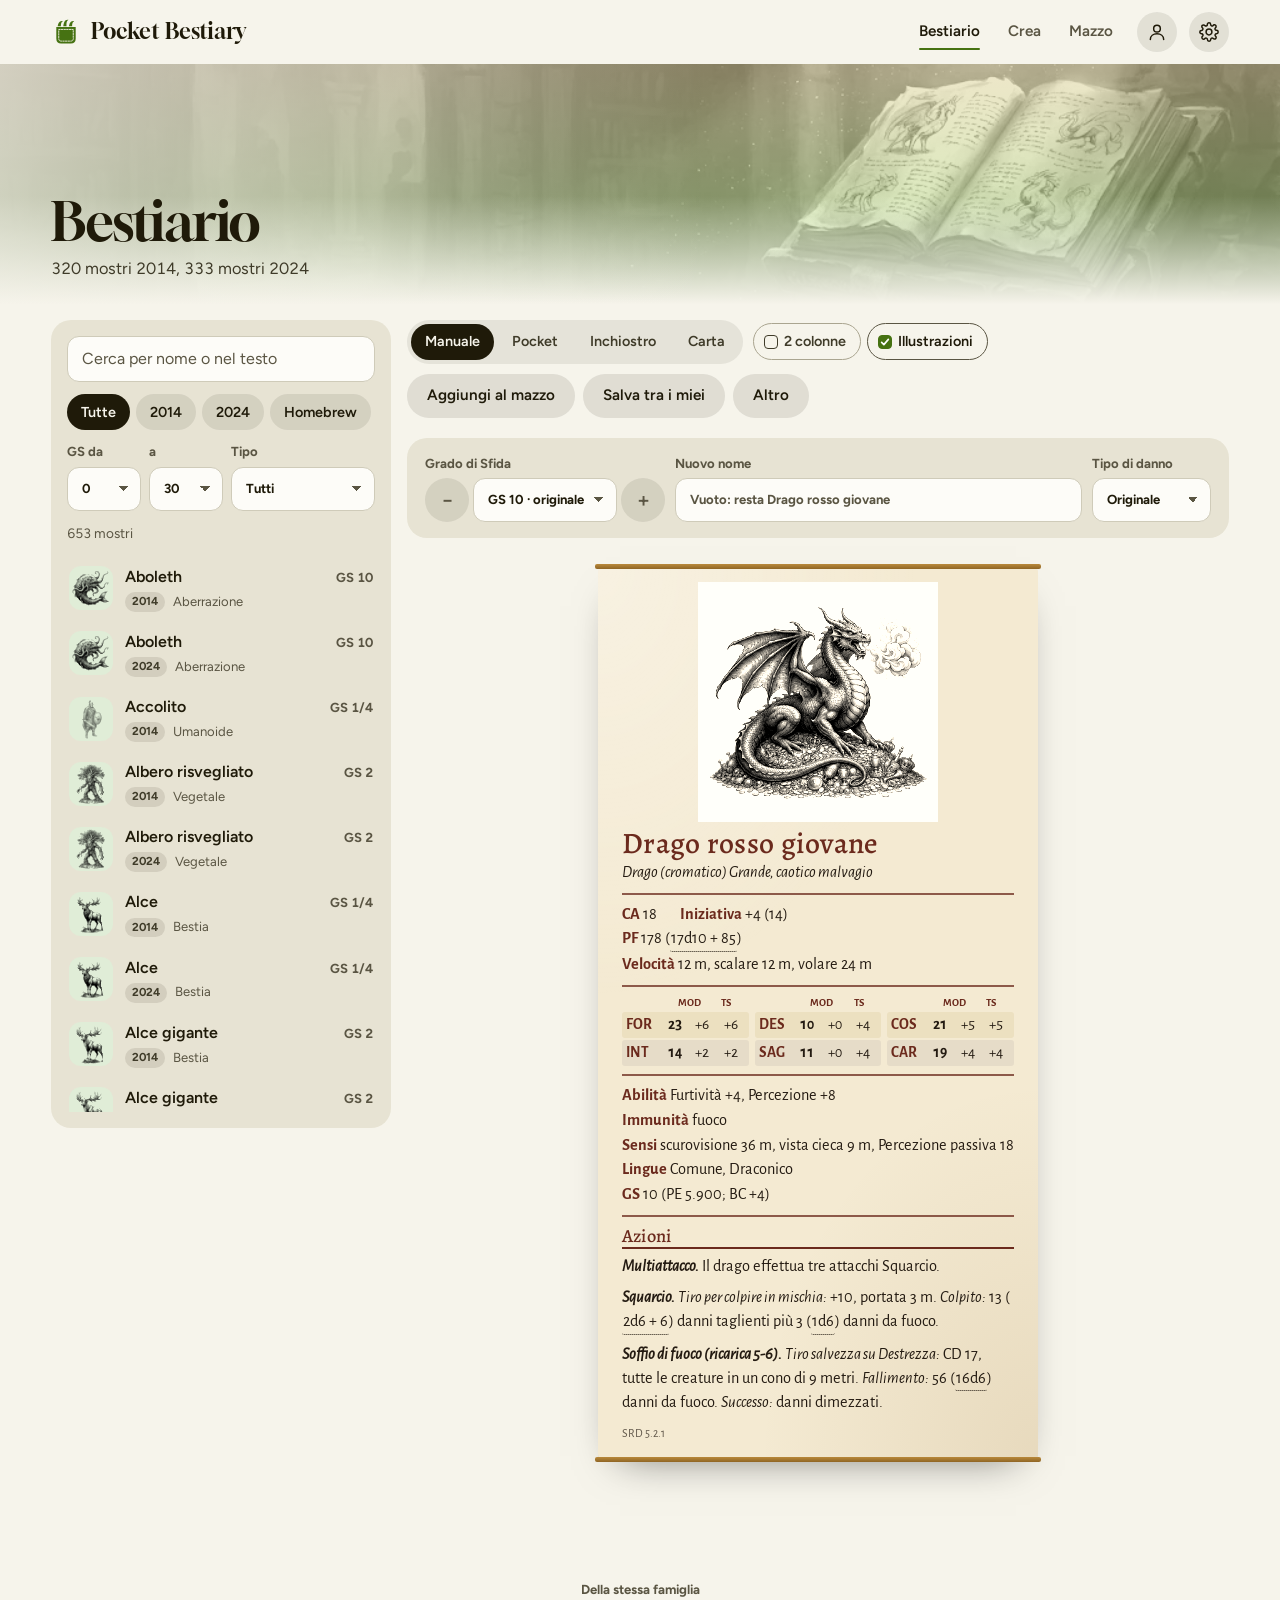
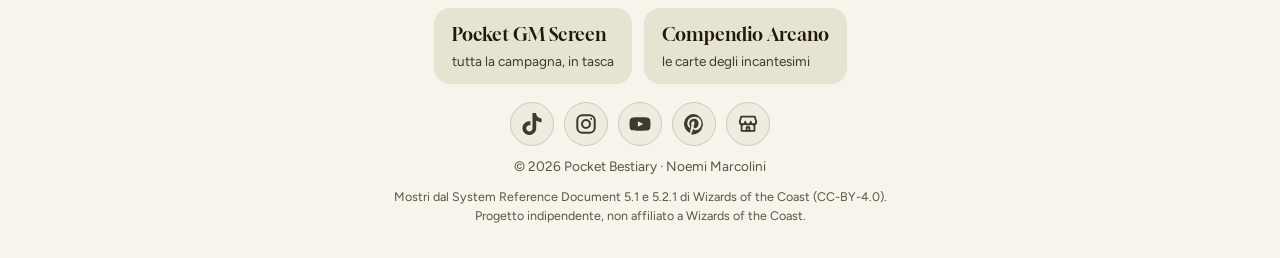
==== index.html @ 954c220a "Pocket Bestiary: prima versione Schede dei mostri di D&D 5e (SRD 5.1 e 5.2.1) in stile manuale, Pock" ====
<!DOCTYPE html>
<html lang="it" data-theme="dark">
<head>
<meta charset="UTF-8">
<meta name="viewport" content="width=device-width, initial-scale=1, viewport-fit=cover">
<title>Pocket Bestiary</title>
<meta name="description" content="Le schede dei mostri di D&D 5e, 2014 e 2024: in stile manuale o a carte, con il Grado di Sfida che cambia con un tocco, e i tuoi mostri homebrew.">
<meta name="theme-color" content="#1a1612">
<meta property="og:type" content="website">
<meta property="og:site_name" content="Pocket Bestiary">
<meta property="og:title" content="Pocket Bestiary · Tutti i mostri, in tasca.">
<meta property="og:description" content="Le schede dei mostri di D&amp;D 5e, 2014 e 2024: stile manuale o carte da stampare, GS che cambia con un tocco, i tuoi homebrew. Gratis.">
<meta property="og:image" content="brand/social/og.png">
<meta property="og:image:width" content="1200">
<meta property="og:image:height" content="630">
<meta property="og:locale" content="it_IT">
<meta name="twitter:card" content="summary_large_image">
<meta name="twitter:image" content="brand/social/og.png">
<link rel="icon" href="icons/favicon.svg" type="image/svg+xml">
<link rel="apple-touch-icon" href="icons/apple-touch-icon.png">
<link rel="manifest" href="manifest.webmanifest">
<link rel="stylesheet" href="css/caratteri.css">
<link rel="stylesheet" href="css/app.css">
<link rel="stylesheet" href="css/schede.css">
<script>
  // Tema e tavolozza prima del primo disegno, per non lampeggiare
  try {
    var p = JSON.parse(localStorage.getItem('pb_prefs') || '{}');
    var t = p.tema || 'sistema';
    if (t === 'sistema') t = matchMedia('(prefers-color-scheme: light)').matches ? 'light' : 'dark';
    document.documentElement.dataset.theme = t;
    if (p.colore && p.colore !== 'muschio') document.documentElement.dataset.colore = p.colore;
  } catch (e) {}
</script>
</head>
<body>
<a class="salta" href="#principale">Vai al contenuto</a>

<header class="barra" id="barra">
  <a class="marchio" href="#bestiario" aria-label="Pocket Bestiary, torna al bestiario">
    <svg class="marchio-segno" viewBox="0 0 48 48" aria-hidden="true"><use href="#segno"/></svg>
    <span>Pocket Bestiary</span>
  </a>
  <nav class="voci" aria-label="Sezioni">
    <a class="voce" href="#bestiario" data-vista="bestiario">Bestiario</a>
    <a class="voce" href="#crea" data-vista="crea">Crea</a>
    <a class="voce" href="#mazzo" data-vista="mazzo">Mazzo <span class="conta" id="conta-mazzo" hidden>0</span></a>
  </nav>
  <button class="tondo conto" type="button" id="apri-account" aria-label="Accedi per salvare i tuoi mostri ovunque"><svg viewBox="0 0 24 24" aria-hidden="true"><circle cx="12" cy="8" r="4"/><path d="M4 21c0-4.4 3.6-7 8-7s8 2.6 8 7"/></svg><img alt="" hidden></button>
  <button class="tondo" type="button" id="apri-impostazioni" aria-label="Impostazioni">
    <svg viewBox="0 0 24 24" aria-hidden="true"><path d="M12 15.5a3.5 3.5 0 1 0 0-7 3.5 3.5 0 0 0 0 7Z"/><path d="M19.4 15a1.7 1.7 0 0 0 .3 1.8l.1.1a2 2 0 1 1-2.8 2.8l-.1-.1a1.7 1.7 0 0 0-1.8-.3 1.7 1.7 0 0 0-1 1.5V21a2 2 0 1 1-4 0v-.1a1.7 1.7 0 0 0-1.1-1.5 1.7 1.7 0 0 0-1.8.3l-.1.1a2 2 0 1 1-2.8-2.8l.1-.1a1.7 1.7 0 0 0 .3-1.8 1.7 1.7 0 0 0-1.5-1H3a2 2 0 1 1 0-4h.1a1.7 1.7 0 0 0 1.5-1.1 1.7 1.7 0 0 0-.3-1.8l-.1-.1a2 2 0 1 1 2.8-2.8l.1.1a1.7 1.7 0 0 0 1.8.3H9a1.7 1.7 0 0 0 1-1.5V3a2 2 0 1 1 4 0v.1a1.7 1.7 0 0 0 1 1.5 1.7 1.7 0 0 0 1.8-.3l.1-.1a2 2 0 1 1 2.8 2.8l-.1.1a1.7 1.7 0 0 0-.3 1.8V9a1.7 1.7 0 0 0 1.5 1H21a2 2 0 1 1 0 4h-.1a1.7 1.7 0 0 0-1.5 1Z"/></svg>
  </button>
</header>

<main id="principale" tabindex="-1">

  <!-- ══ BESTIARIO ══ -->
  <section class="vista" id="vista-bestiario" data-vista="bestiario">
    <div class="scena" aria-hidden="false">
      <svg class="scena-sfondo" viewBox="0 0 1200 220" preserveAspectRatio="xMidYMax slice" aria-hidden="true"><use href="#paesaggio"/></svg>
      <div class="sc-foto" aria-hidden="true"><img src="img/scene/bestiario.webp" alt="" decoding="async" onerror="this.parentNode.remove()"></div>
      <div class="scena-testo">
        <h1 class="titolo-pagina">Bestiario</h1>
        <p class="sottotitolo" id="riepilogo">Caricamento dei mostri…</p>
      </div>
    </div>

    <div class="lavoro bestiario" id="lavoro-bestiario">
      <aside class="elenco" aria-label="Elenco dei mostri">
        <div class="cerca">
          <label class="vis-nascosto" for="cerca">Cerca un mostro</label>
          <input class="campo" id="cerca" type="search" placeholder="Cerca per nome o nel testo" autocomplete="off">
        </div>
        <div class="filtri" role="group" aria-label="Edizione">
          <button class="scelta" type="button" data-ed="tutte" aria-pressed="true">Tutte</button>
          <button class="scelta" type="button" data-ed="2014" aria-pressed="false">2014</button>
          <button class="scelta" type="button" data-ed="2024" aria-pressed="false">2024</button>
          <button class="scelta" type="button" data-ed="homebrew" aria-pressed="false">Homebrew</button>
        </div>
        <div class="filtri-riga">
          <label class="mini">GS da
            <select class="campo stretto" id="gs-min"></select></label>
          <label class="mini">a
            <select class="campo stretto" id="gs-max"></select></label>
          <label class="mini largo">Tipo
            <select class="campo" id="filtro-tipo"><option value="">Tutti</option></select></label>
        </div>
        <p class="conta-risultati" id="conta-risultati" aria-live="polite"></p>
        <ol class="lista" id="lista"></ol>
      </aside>

      <div class="dettaglio" id="dettaglio">
        <div class="vuoto-dettaglio" id="vuoto-dettaglio">
          <h2 class="fascia">Scegli un mostro</h2>
          <p>Cercalo per nome a sinistra. Puoi cambiargli il Grado di Sfida, il nome e il tipo di danno, poi metterlo nel mazzo da stampare o salvarlo tra i tuoi.</p>
        </div>
        <div id="pannello-scheda" hidden>
          <button type="button" class="indietro" id="torna-elenco"><svg viewBox="0 0 24 24" aria-hidden="true"><path d="m15 6-6 6 6 6"/></svg>Tutti i mostri</button>
          <div class="comandi" id="comandi">
            <div class="vista-opzioni" id="stili"></div>
            <div class="comandi-azioni">
              <button class="btn quieto" type="button" id="btn-mazzo">Aggiungi al mazzo</button>
              <button class="btn quieto" type="button" id="btn-salva-hb">Salva tra i miei</button>
              <button class="btn quieto" type="button" id="btn-modifica" hidden>Modifica</button>
              <button class="btn quieto" type="button" id="btn-altro" aria-haspopup="menu" aria-expanded="false">Altro</button>
              <div class="menu" id="menu-altro" role="menu" hidden>
                <button type="button" role="menuitem" data-azione="immagine">Usa una tua immagine</button>
                <button type="button" role="menuitem" data-azione="togli-immagine" hidden>Torna all'illustrazione dell'app</button>
                <button type="button" role="menuitem" data-azione="stampa">Stampa la scheda</button>
                <button type="button" role="menuitem" data-azione="testo">Copia come testo</button>
                <button type="button" role="menuitem" data-azione="confronta">Confronta 2014 e 2024</button>
                <button type="button" role="menuitem" data-azione="elimina" class="pericolo" hidden>Elimina dai miei</button>
              </div>
            </div>
          </div>
          <input type="file" id="file-immagine" accept="image/*" hidden>
          <div class="personalizza">
            <div class="variante" id="variante"></div>
            <div class="barra-carta" id="barra-carta" hidden></div>
          </div>
          <div class="palco" id="palco"></div>
        </div>
      </div>
    </div>
  </section>

  <!-- ══ CREA ══ -->
  <section class="vista" id="vista-crea" data-vista="crea" hidden>
    <div class="scena bassa">
      <svg class="scena-sfondo" viewBox="0 0 1200 220" preserveAspectRatio="xMidYMax slice" aria-hidden="true"><use href="#paesaggio"/></svg>
      <div class="sc-foto" aria-hidden="true"><img src="img/scene/crea.webp" alt="" decoding="async" onerror="this.parentNode.remove()"></div>
      <div class="scena-testo">
        <h1 class="titolo-pagina" id="titolo-crea">Nuovo mostro</h1>
        <p class="sottotitolo">L'anteprima della scheda si aggiorna mentre scrivi.</p>
      </div>
    </div>
    <div class="lavoro crea">
      <form class="editor" id="editor" autocomplete="off" novalidate></form>
      <div class="anteprima">
        <div class="segmenti" role="group" aria-label="Stile dell'anteprima" id="stili-crea"></div>
        <div class="stima" id="stima"></div>
        <div class="palco" id="palco-crea"></div>
      </div>
    </div>
  </section>

  <!-- ══ MAZZO ══ -->
  <section class="vista" id="vista-mazzo" data-vista="mazzo" hidden>
    <div class="scena bassa">
      <svg class="scena-sfondo" viewBox="0 0 1200 220" preserveAspectRatio="xMidYMax slice" aria-hidden="true"><use href="#paesaggio"/></svg>
      <div class="sc-foto" aria-hidden="true"><img src="img/scene/mazzo.webp" alt="" decoding="async" onerror="this.parentNode.remove()"></div>
      <div class="scena-testo">
        <h1 class="titolo-pagina">Mazzo</h1>
        <p class="sottotitolo" id="riepilogo-mazzo">Le carte dei mostri da stampare e ritagliare.</p>
      </div>
    </div>
    <div class="lavoro mazzo">
      <div class="mazzo-opzioni">
        <div class="gruppo">
          <span class="etichetta">Formato</span>
          <div class="segmenti" role="group" aria-label="Formato delle carte" id="formati"></div>
        </div>
        <div class="gruppo">
          <span class="etichetta">Illustrazione</span>
          <div class="segmenti" role="group" aria-label="Dove va l'illustrazione" id="mazzo-posizione"></div>
        </div>
        <div class="gruppo" id="mazzo-altezza-g">
          <span class="etichetta">Altezza</span>
          <div class="segmenti" role="group" aria-label="Altezza dell'illustrazione sul fronte" id="mazzo-altezza"></div>
        </div>
        <label class="spunta"><input type="checkbox" id="opz-taglio" checked> Segni di taglio</label>
        <label class="spunta"><input type="checkbox" id="opz-retro"> Stampa anche il retro</label>
        <label class="spunta"><input type="checkbox" id="opz-colore" checked> Cornice colorata per tipo</label>
        <div class="mazzo-azioni">
          <button class="btn quieto" type="button" id="svuota-mazzo">Svuota</button>
          <button class="btn azione" type="button" id="stampa-mazzo">Stampa le carte</button>
        </div>
      </div>
      <div class="mazzo-vuoto" id="mazzo-vuoto">
        <h2 class="fascia">Il mazzo è vuoto</h2>
        <p>Apri un mostro nel Bestiario e scegli «Aggiungi al mazzo». Ogni mostro diventa una carta da gioco (o più carte, se il testo è lungo), con il Grado di Sfida che hai scelto.</p>
        <a class="btn azione" href="#bestiario">Vai al Bestiario</a>
      </div>
      <div class="tavolo" id="tavolo"></div>
    </div>
  </section>
</main>

<footer class="app-firma" aria-label="Famiglia Pocket, social e diritti">
  <nav class="famiglia" aria-label="Le altre app della famiglia">
    <span>Della stessa famiglia</span>
    <a href="https://pocketgmscreen.pages.dev/" target="_blank" rel="noopener"><strong>Pocket GM Screen</strong> tutta la campagna, in tasca</a>
    <a href="https://gdr-sys.github.io/Compendio-incantesimi-homebrew/" target="_blank" rel="noopener"><strong>Compendio Arcano</strong> le carte degli incantesimi</a>
  </nav>
  <div class="app-social"><a class="app-social-logo" href="https://www.tiktok.com/@nmarc68" target="_blank" rel="noopener" aria-label="Pocket GM Screen su TikTok" title="TikTok"><svg viewBox="0 0 24 24" width="22" height="22" aria-hidden="true"><path fill="currentColor" d="M12.53.02c1.31-.02 2.61-.01 3.91-.02.08 1.53.63 3.09 1.75 4.17 1.12 1.11 2.7 1.62 4.24 1.79v4.03c-1.44-.05-2.89-.35-4.2-.97-.57-.26-1.1-.59-1.62-.93-.01 2.92.01 5.84-.02 8.75-.08 1.4-.54 2.79-1.35 3.94-1.31 1.92-3.58 3.17-5.91 3.21-1.43.08-2.86-.31-4.08-1.03-2.02-1.19-3.44-3.37-3.65-5.71-.02-.5-.03-1-.01-1.49.18-1.9 1.12-3.72 2.58-4.96 1.66-1.44 3.98-2.13 6.15-1.72.02 1.48-.04 2.96-.04 4.44-.99-.32-2.15-.23-3.02.37-.63.41-1.11 1.04-1.36 1.75-.21.51-.15 1.07-.14 1.61.24 1.64 1.82 3.02 3.5 2.87 1.12-.01 2.19-.66 2.77-1.61.19-.33.4-.67.41-1.06.1-1.79.06-3.57.07-5.36.01-4.03-.01-8.05.02-12.07z"/></svg></a><a class="app-social-logo" href="https://www.instagram.com/pocketgmscreen/" target="_blank" rel="noopener" aria-label="Pocket GM Screen su Instagram" title="Instagram"><svg viewBox="0 0 24 24" width="22" height="22" aria-hidden="true" fill="none" stroke="currentColor" stroke-width="2.2"><rect x="2.5" y="2.5" width="19" height="19" rx="5.5"/><circle cx="12" cy="12" r="4.3"/><circle cx="17.6" cy="6.4" r="1.1" fill="currentColor" stroke="none"/></svg></a><a class="app-social-logo" href="https://www.youtube.com/@pocketgmscreen" target="_blank" rel="noopener" aria-label="Pocket GM Screen su YouTube" title="YouTube"><svg viewBox="0 0 24 24" width="22" height="22" aria-hidden="true"><path fill="currentColor" d="M23 7.2a3 3 0 0 0-2.1-2.1C19 4.6 12 4.6 12 4.6s-7 0-8.9.5A3 3 0 0 0 1 7.2 31 31 0 0 0 .5 12 31 31 0 0 0 1 16.8a3 3 0 0 0 2.1 2.1c1.9.5 8.9.5 8.9.5s7 0 8.9-.5a3 3 0 0 0 2.1-2.1 31 31 0 0 0 .5-4.8 31 31 0 0 0-.5-4.8ZM9.7 15.1V8.9l5.8 3.1-5.8 3.1Z"/></svg></a><a class="app-social-logo" href="https://www.pinterest.com/pocketgmscreen/" target="_blank" rel="noopener" aria-label="Pocket GM Screen su Pinterest" title="Pinterest"><svg viewBox="0 0 24 24" width="22" height="22" aria-hidden="true"><path fill="currentColor" d="M12 1a11 11 0 0 0-4 21.2c-.1-.9-.2-2.2 0-3.2l1.3-5.5s-.3-.7-.3-1.7c0-1.6.9-2.8 2.1-2.8 1 0 1.5.7 1.5 1.6 0 1-.6 2.5-1 3.9-.3 1.2.6 2.1 1.7 2.1 2.1 0 3.7-2.2 3.7-5.4 0-2.8-2-4.8-4.9-4.8-3.4 0-5.3 2.5-5.3 5.1 0 1 .4 2.1.9 2.7.1.1.1.2.1.4l-.3 1.4c0 .2-.2.3-.4.2-1.5-.7-2.4-2.9-2.4-4.7 0-3.8 2.8-7.3 8-7.3 4.2 0 7.4 3 7.4 7 0 4.1-2.6 7.5-6.3 7.5-1.2 0-2.4-.6-2.8-1.4l-.8 2.9c-.3 1.1-1 2.4-1.5 3.2A11 11 0 1 0 12 1Z"/></svg></a><a class="app-social-logo" href="https://gdr-sys.itch.io/pocket-gm-screen" target="_blank" rel="noopener" aria-label="Pocket GM Screen su itch.io" title="itch.io"><svg viewBox="0 0 24 24" width="22" height="22" aria-hidden="true" fill="none" stroke="currentColor" stroke-width="2" stroke-linejoin="round" stroke-linecap="round"><path d="M3 9.5 4.6 4h14.8L21 9.5"/><path d="M3 9.5a3 3 0 0 0 6 0 3 3 0 0 0 6 0 3 3 0 0 0 6 0"/><path d="M5 12v7.5h14V12"/><path d="M10.5 19.5v-4h3v4"/></svg></a></div>
  <p>© 2026 Pocket Bestiary · Noemi Marcolini</p>
  <p class="srd">Mostri dal System Reference Document 5.1 e 5.2.1 di Wizards of the Coast (CC-BY-4.0). Progetto indipendente, non affiliato a Wizards of the Coast.</p>
</footer>

<!-- ══ IMPOSTAZIONI ══ -->
<dialog class="finestra" id="impostazioni" aria-labelledby="titolo-imp">
  <form method="dialog" class="finestra-corpo">
    <div class="finestra-testa">
      <h2 id="titolo-imp">Impostazioni</h2>
      <button class="tondo" value="chiudi" aria-label="Chiudi"><svg viewBox="0 0 24 24" aria-hidden="true"><path d="M6 6l12 12M18 6 6 18"/></svg></button>
    </div>
    <section class="imp-gruppo conto-box" id="conto" aria-labelledby="titolo-conto">
      <span class="etichetta" id="titolo-conto">Il tuo account</span>
      <div id="conto-fuori">
        <p class="quieto-testo">Facoltativo. Con l’accesso i tuoi mostri, il mazzo e le preferenze ti seguono su ogni dispositivo. È lo stesso account di Compendio Arcano.</p>
        <div class="riga-btn"><button class="btn azione" type="button" id="conto-google">Accedi con Google</button></div>
        <details class="conto-email">
          <summary>Oppure con email e password</summary>
          <div class="griglia due">
            <label class="campo-lab">Email<input class="campo" type="email" id="conto-mail" autocomplete="email"></label>
            <label class="campo-lab">Password<input class="campo" type="password" id="conto-pw" autocomplete="current-password" minlength="6"></label>
          </div>
          <div class="riga-btn">
            <button class="btn quieto" type="button" id="conto-entra">Accedi</button>
            <button class="btn quieto" type="button" id="conto-crea">Crea un account</button>
            <button class="btn quieto piccolo" type="button" id="conto-recupera">Ho dimenticato la password</button>
          </div>
        </details>
        <p class="conto-errore" id="conto-errore" role="alert" hidden></p>
      </div>
      <div id="conto-dentro" hidden>
        <p><strong id="conto-chi"></strong></p>
        <p class="quieto-testo" id="conto-stato"></p>
        <div class="riga-btn"><button class="btn quieto" type="button" id="conto-sync">Sincronizza ora</button><button class="btn quieto" type="button" id="conto-esci">Esci</button></div>
      </div>
    </section>
    <div class="imp-gruppo">
      <span class="etichetta">Luce</span>
      <div class="segmenti" role="group" aria-label="Luce" id="temi">
        <button type="button" data-tema="sistema">Come il dispositivo</button>
        <button type="button" data-tema="dark">Notte</button>
        <button type="button" data-tema="light">Giorno</button>
      </div>
    </div>
    <div class="imp-gruppo">
      <span class="etichetta">Tavolozza</span>
      <div class="tavolozze" id="tavolozze"></div>
    </div>
    <div class="imp-gruppo">
      <span class="etichetta">I tuoi mostri</span>
      <p class="quieto-testo">Restano su questo dispositivo. Salvali in un file per portarli altrove o per non perderli.</p>
      <div class="riga-btn">
        <button class="btn quieto" type="button" id="esporta">Salva in un file</button>
        <label class="btn quieto" for="importa">Carica da un file</label>
        <input type="file" id="importa" accept="application/json,.json" hidden>
      </div>
    </div>
    <div class="imp-gruppo crediti">
      <p>Pocket Bestiary © 2026 Noemi Marcolini. Fa parte della famiglia di <a href="https://pocketgmscreen.pages.dev/" target="_blank" rel="noopener">Pocket GM Screen</a>.</p>
      <p>I mostri vengono dal System Reference Document 5.1 (OGL 1.0a e CC-BY-4.0) e 5.2.1 (CC-BY-4.0) di Wizards of the Coast LLC. Progetto indipendente, non affiliato a Wizards of the Coast.</p>
    </div>
  </form>
</dialog>

<dialog class="finestra larga" id="confronto" aria-labelledby="titolo-confronto">
  <form method="dialog" class="finestra-corpo">
    <div class="finestra-testa">
      <h2 id="titolo-confronto">2014 e 2024</h2>
      <button class="tondo" value="chiudi" aria-label="Chiudi"><svg viewBox="0 0 24 24" aria-hidden="true"><path d="M6 6l12 12M18 6 6 18"/></svg></button>
    </div>
    <div class="confronto-griglia" id="confronto-griglia"></div>
  </form>
</dialog>

<dialog class="lente" id="lente" aria-label="Illustrazione"><figure><div class="tavola"><img id="lente-img" alt=""></div><figcaption id="lente-nome"></figcaption></figure><form method="dialog"><button class="tondo" aria-label="Chiudi"><svg viewBox="0 0 24 24" aria-hidden="true"><path d="M6 6l12 12M18 6 6 18"/></svg></button></form></dialog>

<div class="avviso" id="avviso" role="status" aria-live="polite" hidden></div>

<!-- Segni disegnati una volta e riusati -->
<svg width="0" height="0" style="position:absolute" aria-hidden="true">
  <defs>
    <mask id="pb-p" maskUnits="userSpaceOnUse" x="0" y="0" width="48" height="48"><rect width="48" height="48" fill="#fff"/><path d="M8.5 16h31v18.8q0 7.7-7.7 7.7H16.2q-7.7 0-7.7-7.7z" stroke="#000" stroke-width="2.8" stroke-linejoin="round"/></mask>
    <mask id="pb-c" maskUnits="userSpaceOnUse" x="0" y="0" width="48" height="48"><rect width="48" height="48" fill="#fff"/><path d="M12.4 19.9h23.2v14.6q0 4.1-4.1 4.1h-15q-4.1 0-4.1-4.1z" fill="none" stroke="#000" stroke-width="1.4" stroke-dasharray="2.3 1.9" stroke-linecap="round"/></mask>
    <symbol id="segno" viewBox="0 0 48 48">
      <g mask="url(#pb-p)"><path d="M10.5 19 C10.5 10.5 13.5 5.5 19 6.7 C15.7 8.5 15.1 12.5 16.5 19z"/><path d="M19.5 19 C19.5 8.2 22.5 3.2 28 4.4 C24.7 6.2 24.1 10.2 25.5 19z"/><path d="M28.5 19 C28.5 10.5 31.5 5.5 37 6.7 C33.7 8.5 33.1 12.5 34.5 19z"/></g>
      <path mask="url(#pb-c)" d="M8.5 16h31v18.8q0 7.7-7.7 7.7H16.2q-7.7 0-7.7-7.7z"/>
    </symbol>
    <symbol id="paesaggio" viewBox="0 0 1200 220">
      <rect width="1200" height="220" fill="var(--sc-c1)"/>
      <circle cx="930" cy="112" r="26" fill="var(--sc-luce)" opacity=".75"/>
      <path d="M0 150 L90 108 L160 128 L250 74 L330 118 L410 92 L520 132 L600 86 L700 120 L790 64 L880 112 L960 96 L1060 130 L1140 98 L1200 116 V220 H0Z" fill="var(--sc-m0)"/>
      <path d="M0 176 C120 150 210 168 320 150 C430 132 520 170 640 160 C760 150 850 128 980 150 C1080 166 1140 150 1200 156 V220 H0Z" fill="var(--sc-m1)"/>
      <path d="M0 200 C160 186 300 204 470 192 C640 180 760 206 930 196 C1050 189 1130 198 1200 194 V220 H0Z" fill="var(--sc-m2)"/>
    </symbol>
  </defs>
</svg>

<script src="js/testi.js"></script>
<script src="js/gs.js"></script>
<script src="js/dati.js"></script>
<script src="js/immagini.js"></script>
<script src="js/account.js"></script>
<script src="js/schede.js"></script>
<script src="js/editor.js"></script>
<script src="js/mazzo.js"></script>
<script src="js/app.js"></script>
</body>
</html>
---- css/caratteri.css ----
/* Caratteri incorporati (SIL Open Font License): Figtree e Gloock come Pocket GM Screen, Alegreya per lo stile Manuale. */
@font-face{font-family:'Figtree';font-style:normal;font-weight:300 800;font-display:swap;src:url(../assets/fonts/figtree-400-latin-3c512d.woff2) format('woff2');unicode-range:U+0000-00FF, U+0131, U+0152-0153, U+02BB-02BC, U+02C6, U+02DA, U+02DC, U+0304, U+0308, U+0329, U+2000-206F, U+20AC, U+2122, U+2191, U+2193, U+2212, U+2215, U+FEFF, U+FFFD}
@font-face{font-family:'Figtree';font-style:normal;font-weight:300 800;font-display:swap;src:url(../assets/fonts/figtree-400-latin-ext-467cc9.woff2) format('woff2');unicode-range:U+0100-02BA, U+02BD-02C5, U+02C7-02CC, U+02CE-02D7, U+02DD-02FF, U+0304, U+0308, U+0329, U+1D00-1DBF, U+1E00-1E9F, U+1EF2-1EFF, U+2020, U+20A0-20AB, U+20AD-20C4, U+2113, U+2C60-2C7F, U+A720-A7FF}
@font-face{font-family:'Figtree';font-style:italic;font-weight:300 800;font-display:swap;src:url(../assets/fonts/figtree-400i-latin-e8e776.woff2) format('woff2');unicode-range:U+0000-00FF, U+0131, U+0152-0153, U+02BB-02BC, U+02C6, U+02DA, U+02DC, U+0304, U+0308, U+0329, U+2000-206F, U+20AC, U+2122, U+2191, U+2193, U+2212, U+2215, U+FEFF, U+FFFD}
@font-face{font-family:'Figtree';font-style:italic;font-weight:300 800;font-display:swap;src:url(../assets/fonts/figtree-400i-latin-ext-6bec9b.woff2) format('woff2');unicode-range:U+0100-02BA, U+02BD-02C5, U+02C7-02CC, U+02CE-02D7, U+02DD-02FF, U+0304, U+0308, U+0329, U+1D00-1DBF, U+1E00-1E9F, U+1EF2-1EFF, U+2020, U+20A0-20AB, U+20AD-20C4, U+2113, U+2C60-2C7F, U+A720-A7FF}
@font-face{font-family:'Gloock';font-style:normal;font-weight:400;font-display:swap;src:url(../assets/fonts/gloock-400-latin-d8b731.woff2) format('woff2');unicode-range:U+0000-00FF, U+0131, U+0152-0153, U+02BB-02BC, U+02C6, U+02DA, U+02DC, U+0304, U+0308, U+0329, U+2000-206F, U+20AC, U+2122, U+2191, U+2193, U+2212, U+2215, U+FEFF, U+FFFD}
@font-face{font-family:'Gloock';font-style:normal;font-weight:400;font-display:swap;src:url(../assets/fonts/gloock-400-latin-ext-2fbf99.woff2) format('woff2');unicode-range:U+0100-02BA, U+02BD-02C5, U+02C7-02CC, U+02CE-02D7, U+02DD-02FF, U+0304, U+0308, U+0329, U+1D00-1DBF, U+1E00-1E9F, U+1EF2-1EFF, U+2020, U+20A0-20AB, U+20AD-20C4, U+2113, U+2C60-2C7F, U+A720-A7FF}
@font-face{font-family:'Alegreya';font-style:normal;font-weight:400 800;font-display:swap;src:url(../assets/fonts/alegreya-500-latin-67aff4.woff2) format('woff2');unicode-range:U+0000-00FF, U+0131, U+0152-0153, U+02BB-02BC, U+02C6, U+02DA, U+02DC, U+0304, U+0308, U+0329, U+2000-206F, U+20AC, U+2122, U+2191, U+2193, U+2212, U+2215, U+FEFF, U+FFFD}
@font-face{font-family:'Alegreya';font-style:normal;font-weight:400 800;font-display:swap;src:url(../assets/fonts/alegreya-500-latin-ext-1cb89f.woff2) format('woff2');unicode-range:U+0100-02BA, U+02BD-02C5, U+02C7-02CC, U+02CE-02D7, U+02DD-02FF, U+0304, U+0308, U+0329, U+1D00-1DBF, U+1E00-1E9F, U+1EF2-1EFF, U+2020, U+20A0-20AB, U+20AD-20C4, U+2113, U+2C60-2C7F, U+A720-A7FF}
@font-face{font-family:'Alegreya Sans';font-style:normal;font-weight:400;font-display:swap;src:url(../assets/fonts/alegreya-sans-400-latin-634389.woff2) format('woff2');unicode-range:U+0000-00FF, U+0131, U+0152-0153, U+02BB-02BC, U+02C6, U+02DA, U+02DC, U+0304, U+0308, U+0329, U+2000-206F, U+20AC, U+2122, U+2191, U+2193, U+2212, U+2215, U+FEFF, U+FFFD}
@font-face{font-family:'Alegreya Sans';font-style:normal;font-weight:400;font-display:swap;src:url(../assets/fonts/alegreya-sans-400-latin-ext-a10220.woff2) format('woff2');unicode-range:U+0100-02BA, U+02BD-02C5, U+02C7-02CC, U+02CE-02D7, U+02DD-02FF, U+0304, U+0308, U+0329, U+1D00-1DBF, U+1E00-1E9F, U+1EF2-1EFF, U+2020, U+20A0-20AB, U+20AD-20C4, U+2113, U+2C60-2C7F, U+A720-A7FF}
@font-face{font-family:'Alegreya Sans';font-style:italic;font-weight:400;font-display:swap;src:url(../assets/fonts/alegreya-sans-400i-latin-034fe9.woff2) format('woff2');unicode-range:U+0000-00FF, U+0131, U+0152-0153, U+02BB-02BC, U+02C6, U+02DA, U+02DC, U+0304, U+0308, U+0329, U+2000-206F, U+20AC, U+2122, U+2191, U+2193, U+2212, U+2215, U+FEFF, U+FFFD}
@font-face{font-family:'Alegreya Sans';font-style:normal;font-weight:700;font-display:swap;src:url(../assets/fonts/alegreya-sans-700-latin-f8d8d1.woff2) format('woff2');unicode-range:U+0000-00FF, U+0131, U+0152-0153, U+02BB-02BC, U+02C6, U+02DA, U+02DC, U+0304, U+0308, U+0329, U+2000-206F, U+20AC, U+2122, U+2191, U+2193, U+2212, U+2215, U+FEFF, U+FFFD}
@font-face{font-family:'Alegreya Sans';font-style:normal;font-weight:700;font-display:swap;src:url(../assets/fonts/alegreya-sans-700-latin-ext-59dba5.woff2) format('woff2');unicode-range:U+0100-02BA, U+02BD-02C5, U+02C7-02CC, U+02CE-02D7, U+02DD-02FF, U+0304, U+0308, U+0329, U+1D00-1DBF, U+1E00-1E9F, U+1EF2-1EFF, U+2020, U+20A0-20AB, U+20AD-20C4, U+2113, U+2C60-2C7F, U+A720-A7FF}
---- css/app.css ----
/* Pocket Bestiary — © 2026 Noemi Marcolini. Tutti i diritti riservati. Vedi LICENSE. */
/* ============================================================
   APP.CSS — Lo stesso sistema di Pocket GM Screen (DESIGN.md):
   scena in cima, tessere tonde e piatte, Gloock per i titoli e
   Figtree per il testo. Tutti i colori nascono da tre numeri
   (tinta del fondo, tinta d'accento, intensità): la tavolozza
   predefinita è "muschio", il verde del marchio.
   ============================================================ */

/* ── Tavolozze ── */
:root { --h: 95; --ha: 132; --k: 1; --ca: .13; }
[data-colore="brace"]      { --h: 40;  --ha: 52;  --k: 1;   --ca: .17; }
[data-colore="grafite"]    { --h: 255; --ha: 255; --k: .22; --ca: .015; }
[data-colore="bosco"]      { --h: 155; --ha: 160; --k: 1;   --ca: .12; }
[data-colore="cuoio"]      { --h: 62;  --ha: 70;  --k: 1.4; --ca: .12; }
[data-colore="inchiostro"] { --h: 262; --ha: 232; --k: 1.3; --ca: .14; }
[data-colore="vino"]       { --h: 8;   --ha: 14;  --k: 1.2; --ca: .17; }
[data-colore="nero"]       { --h: 80;  --ha: 85;  --k: 0;   --ca: .14; }

/* Giorno */
:root {
  --fondo:       oklch(96.5% calc(.012 * var(--k)) var(--h));
  --fondo-alto:  oklch(94% calc(.016 * var(--k)) var(--h));
  --tessera:     oklch(91.5% calc(.022 * var(--k)) var(--h));
  --tessera-su:  oklch(89.5% calc(.026 * var(--k)) var(--h));
  --campo-bg:    oklch(99% calc(.005 * var(--k)) var(--h));
  --testo:       oklch(22% calc(.03 * var(--k)) var(--h));
  --testo-medio: oklch(35% calc(.03 * var(--k)) var(--h));
  --testo-quieto:oklch(45% calc(.03 * var(--k)) var(--h));
  --filo:        oklch(84% calc(.025 * var(--k)) var(--h));
  --filo-forte:  oklch(72% calc(.03 * var(--k)) var(--h));
  --ac:          oklch(50% var(--ca) var(--ha));
  --ac-testo:    oklch(42% var(--ca) var(--ha));
  --sul-ac:      #fff;
  --pericolo:    oklch(50% .17 27);
  --sc-c1: oklch(90% calc(.04 * var(--k)) var(--h));
  --sc-luce: oklch(97% calc(var(--ca) * .4) var(--ha));
  --sc-c2: oklch(84% calc(var(--ca) * .6) var(--ha));
  --sc-m0: oklch(80% calc(.045 * var(--k)) var(--h));
  --sc-m1: oklch(70% calc(.05 * var(--k)) var(--h));
  --sc-m2: oklch(60% calc(.05 * var(--k)) var(--h));
  --font-titoli: 'Gloock', Georgia, 'Times New Roman', serif;
  --font-testo: 'Figtree', system-ui, -apple-system, 'Segoe UI', sans-serif;
  --raggio: 20px;
  --margine: clamp(16px, 4vw, 56px);
  color-scheme: light;
}
/* Notte */
[data-theme="dark"] {
  --fondo:       oklch(13% calc(.02 * var(--k)) var(--h));
  --fondo-alto:  oklch(17% calc(.024 * var(--k)) var(--h));
  --tessera:     oklch(22% calc(.03 * var(--k)) var(--h));
  --tessera-su:  oklch(25% calc(.034 * var(--k)) var(--h));
  --campo-bg:    oklch(15% calc(.02 * var(--k)) var(--h));
  --testo:       oklch(94% calc(.02 * var(--k)) var(--h));
  --testo-medio: oklch(85% calc(.025 * var(--k)) var(--h));
  --testo-quieto:oklch(74% calc(.03 * var(--k)) var(--h));
  --filo:        oklch(30% calc(.03 * var(--k)) var(--h));
  --filo-forte:  oklch(41% calc(.035 * var(--k)) var(--h));
  --ac:          oklch(74% var(--ca) var(--ha));
  --ac-testo:    oklch(80% calc(var(--ca) * .9) var(--ha));
  --sul-ac:      oklch(17% .03 var(--ha));
  --pericolo:    oklch(70% .15 27);
  --sc-c1: oklch(19% calc(.05 * var(--k)) var(--h));
  --sc-luce: oklch(72% var(--ca) var(--ha));
  --sc-c2: oklch(36% calc(var(--ca) * .75) var(--ha));
  --sc-m0: oklch(27% calc(.045 * var(--k)) var(--h));
  --sc-m1: oklch(21% calc(.04 * var(--k)) var(--h));
  --sc-m2: oklch(16% calc(.03 * var(--k)) var(--h));
  color-scheme: dark;
}
[data-theme="dark"][data-colore="nero"] { --fondo: #000; --fondo-alto: oklch(11% 0 0); --tessera: oklch(16% 0 0); --tessera-su: oklch(20% 0 0); --campo-bg: oklch(9% 0 0); }

/* ── Base ── */
*, *::before, *::after { box-sizing: border-box; }
html { -webkit-text-size-adjust: 100%; }
body { margin: 0; background: var(--fondo); color: var(--testo); font-family: var(--font-testo); font-size: 1rem; line-height: 1.55; overflow-x: clip; }
h1, h2, h3 { font-family: var(--font-titoli); font-weight: 400; letter-spacing: -0.01em; margin: 0; text-wrap: balance; }
p { margin: 0; }
a { color: var(--ac-testo); text-underline-offset: 3px; }
button, input, select, textarea { font: inherit; color: inherit; }
::selection { background: color-mix(in oklch, var(--ac) 35%, transparent); }
:focus-visible { outline: 2px solid var(--ac); outline-offset: 3px; }
input, textarea { caret-color: var(--ac); }
* { scrollbar-color: var(--filo-forte) transparent; scrollbar-width: thin; }
[hidden] { display: none !important; }
.vis-nascosto { position: absolute; width: 1px; height: 1px; overflow: hidden; clip: rect(0 0 0 0); white-space: nowrap; }
.salta { position: absolute; left: 12px; top: -60px; background: var(--ac); color: var(--sul-ac); padding: 8px 14px; border-radius: 999px; z-index: 100; }
.salta:focus { top: 12px; }
svg { fill: currentColor; }

/* ── Barra in alto ── */
.barra { position: sticky; top: 0; z-index: 30; display: flex; align-items: center; gap: 12px; padding: 10px var(--margine); padding-top: calc(10px + env(safe-area-inset-top, 0px)); padding-left: max(var(--margine), env(safe-area-inset-left, 0px)); padding-right: max(var(--margine), env(safe-area-inset-right, 0px)); background: color-mix(in oklch, var(--fondo) 88%, transparent); backdrop-filter: saturate(1.2) blur(10px); }
.marchio { display: flex; align-items: center; gap: 10px; text-decoration: none; color: var(--testo); font-family: var(--font-titoli); font-size: 1.35rem; white-space: nowrap; }
.marchio-segno { width: 30px; height: 30px; color: var(--ac); flex: none; }
.voci { display: flex; gap: 4px; margin-left: auto; }
.voce { position: relative; display: inline-flex; align-items: center; gap: 6px; padding: 10px 12px; color: var(--testo-quieto); text-decoration: none; font-weight: 600; font-size: .95rem; border-radius: 999px; }
.voce:hover { color: var(--testo); }
.voce[aria-current="page"] { color: var(--testo); }
.voce[aria-current="page"]::after { content: ''; position: absolute; left: 12px; right: 12px; bottom: 4px; height: 2px; background: var(--ac); border-radius: 2px; }
.conta { min-width: 22px; height: 22px; padding: 0 6px; border-radius: 999px; background: var(--ac); color: var(--sul-ac); font-size: .78rem; display: inline-grid; place-items: center; font-variant-numeric: tabular-nums; }
.tondo { width: 40px; height: 40px; border-radius: 50%; border: 0; display: grid; place-items: center; background: color-mix(in oklch, var(--testo) 9%, transparent); cursor: pointer; flex: none; }
.tondo:hover { background: color-mix(in oklch, var(--testo) 16%, transparent); }
.tondo svg { width: 20px; height: 20px; fill: none; stroke: currentColor; stroke-width: 1.8; stroke-linecap: round; stroke-linejoin: round; }
@media (max-width: 640px) {
  .marchio span { display: none; }
  .voci { margin-left: 0; flex: 1; justify-content: center; }
  .voce { padding: 10px 9px; }
}

/* ── Scena ── */
.scena { position: relative; min-height: 240px; display: flex; align-items: flex-end; overflow: hidden; }
.scena.bassa { min-height: 200px; }
.scena-sfondo { position: absolute; inset: 0; width: 100%; height: 100%; }
/* Illustrazione in bianco e nero: prende la luminosità, la tavolozza dà tinta e saturazione (come Pocket GM Screen) */
.sc-foto { position: absolute; inset: 0; overflow: hidden; isolation: isolate; background: linear-gradient(180deg, var(--sc-c1), var(--sc-c2)); }
.sc-foto img { display: block; width: 100%; height: 100%; object-fit: cover; object-position: 70% 45%; mix-blend-mode: luminosity; filter: grayscale(1) brightness(.62) contrast(1.12); }
:root:not([data-theme="dark"]) .sc-foto img { filter: grayscale(1) brightness(1.18) contrast(.85); opacity: .55; }
.sc-foto::after { content: ''; position: absolute; inset: 0; background: linear-gradient(90deg, color-mix(in oklch, var(--fondo) 70%, transparent), transparent 55%), linear-gradient(0deg, var(--fondo), transparent 45%); }
.scena-testo { position: relative; padding: 28px var(--margine) 22px; padding-left: max(var(--margine), env(safe-area-inset-left, 0px)); padding-right: max(var(--margine), env(safe-area-inset-right, 0px)); }
.titolo-pagina { font-size: clamp(2.2rem, 4.4vw, 3.4rem); line-height: 1; letter-spacing: -0.02em; }
.sottotitolo { margin-top: 8px; color: var(--testo-medio); font-size: 1.02rem; font-variant-numeric: tabular-nums; }
.fascia { font-size: 1.75rem; line-height: 1.1; }

/* ── Superficie di lavoro ── */
.lavoro { display: grid; grid-template-columns: minmax(280px, 340px) minmax(0, 1fr); gap: 16px; padding: 16px var(--margine) 64px; padding-left: max(var(--margine), env(safe-area-inset-left, 0px)); padding-right: max(var(--margine), env(safe-area-inset-right, 0px)); align-items: start; }
@media (max-width: 880px) { .lavoro { grid-template-columns: minmax(0, 1fr); } }

/* ── Campi e pulsanti ── */
.campo { width: 100%; min-height: 44px; padding: 10px 14px; border-radius: 12px; background: var(--campo-bg); border: 1px solid var(--filo); color: var(--testo); }
.campo:focus { outline: none; border-color: var(--ac); box-shadow: 0 0 0 3px color-mix(in oklch, var(--ac) 25%, transparent); }
.campo::placeholder { color: var(--testo-quieto); opacity: 1; }
select.campo { appearance: none; padding-right: 32px; background-image: linear-gradient(45deg, transparent 50%, var(--testo-quieto) 50%), linear-gradient(135deg, var(--testo-quieto) 50%, transparent 50%); background-position: calc(100% - 17px) 50%, calc(100% - 12px) 50%; background-size: 5px 5px; background-repeat: no-repeat; }
textarea.campo { min-height: 84px; resize: vertical; line-height: 1.5; }
.campo.stretto { width: auto; min-width: 74px; }
.btn { display: inline-flex; align-items: center; justify-content: center; gap: 8px; min-height: 44px; padding: 10px 20px; border-radius: 999px; border: 0; font-weight: 600; font-size: .95rem; line-height: 1.1; text-decoration: none; cursor: pointer; white-space: nowrap; transition: background-color .15s ease, filter .15s ease; }
.btn.azione { background: var(--ac); color: var(--sul-ac); }
.btn.azione:hover { filter: brightness(1.08); }
.btn.quieto { background: color-mix(in oklch, var(--testo) 10%, transparent); color: var(--testo); }
.btn.quieto:hover { background: color-mix(in oklch, var(--testo) 17%, transparent); }
.btn.piccolo { min-height: 36px; padding: 6px 14px; font-size: .88rem; }
.btn:disabled { opacity: .45; cursor: not-allowed; }
.etichetta { display: block; font-size: .82rem; font-weight: 700; color: var(--testo-quieto); margin-bottom: 6px; }
.mini { display: flex; flex-direction: column; gap: 4px; font-size: .82rem; font-weight: 700; color: var(--testo-quieto); }
.mini.largo { flex: 1; min-width: 120px; }
.spunta { display: inline-flex; align-items: center; gap: 8px; font-weight: 600; font-size: .92rem; cursor: pointer; min-height: 44px; }
.spunta input { width: 18px; height: 18px; accent-color: var(--ac); }

/* Scelte a pillola e segmenti */
.scelta { min-height: 36px; padding: 6px 14px; border-radius: 999px; border: 0; cursor: pointer; font-weight: 600; font-size: .9rem; background: color-mix(in oklch, var(--testo) 9%, transparent); }
.scelta:hover { background: color-mix(in oklch, var(--testo) 15%, transparent); }
.scelta[aria-pressed="true"] { background: var(--testo); color: var(--fondo); }
.segmenti { display: inline-flex; flex-wrap: wrap; gap: 4px; padding: 4px; border-radius: 999px; background: color-mix(in oklch, var(--testo) 8%, transparent); }
.segmenti button { min-height: 36px; padding: 6px 14px; border-radius: 999px; border: 0; background: transparent; cursor: pointer; font-weight: 600; font-size: .9rem; color: var(--testo-medio); }
.segmenti button:hover { color: var(--testo); }
.segmenti button[aria-pressed="true"] { background: var(--testo); color: var(--fondo); }

/* ── Elenco ── */
.elenco { position: sticky; top: 76px; display: flex; flex-direction: column; gap: 12px; background: var(--tessera); border-radius: var(--raggio); padding: 16px; max-height: calc(100dvh - 92px); }
.filtri { display: flex; flex-wrap: wrap; gap: 6px; }
.filtri-riga { display: flex; gap: 8px; flex-wrap: wrap; align-items: flex-end; }
.conta-risultati { font-size: .85rem; color: var(--testo-quieto); font-variant-numeric: tabular-nums; }
.lista { list-style: none; margin: 0 -8px; padding: 0; overflow-y: auto; flex: 1; min-height: 120px; }
.lista button { width: 100%; display: grid; grid-template-columns: 1fr auto; gap: 2px 10px; align-items: baseline; text-align: left; padding: 9px 10px; border: 0; border-radius: 12px; background: transparent; cursor: pointer; }
.lista button:hover { background: var(--tessera-su); }
.lista button[aria-current="true"] { background: var(--fondo); }
.lista .n { font-weight: 600; min-width: 0; overflow-wrap: anywhere; }
.lista .gs { font-size: .82rem; font-weight: 700; color: var(--testo-quieto); font-variant-numeric: tabular-nums; white-space: nowrap; }
.lista.con-fig button { grid-template-columns: 44px minmax(0, 1fr) auto; column-gap: 12px; }
.lista.con-fig .t { grid-column: 2 / -1; }
.lista .t { grid-column: 1 / -1; font-size: .82rem; color: var(--testo-quieto); display: flex; gap: 8px; align-items: center; min-width: 0; }
.ed { font-size: .72rem; font-weight: 700; padding: 1px 7px; border-radius: 999px; background: color-mix(in oklch, var(--testo) 10%, transparent); color: var(--testo-medio); flex: none; }
.ed.hb { background: color-mix(in oklch, var(--ac) 22%, transparent); color: var(--ac-testo); }
.lista-vuota { padding: 16px 10px; color: var(--testo-quieto); }
@media (max-width: 880px) {
  .elenco { position: static; max-height: none; }
  .lista { max-height: 46vh; }
}

/* ── Dettaglio ── */
.dettaglio { min-width: 0; display: flex; flex-direction: column; gap: 12px; }
.vuoto-dettaglio { background: var(--tessera); border-radius: var(--raggio); padding: 28px; display: grid; gap: 10px; max-width: 62ch; }
.vuoto-dettaglio p { color: var(--testo-medio); font-size: 1.05rem; }
.comandi { min-width: 0; display: flex; flex-wrap: wrap; gap: 10px; align-items: center; justify-content: space-between; }
.comandi-azioni { position: relative; display: flex; flex-wrap: wrap; gap: 8px; }
.menu { position: absolute; right: 0; top: calc(100% + 6px); z-index: 20; min-width: 230px; padding: 6px; border-radius: 16px; background: var(--fondo-alto); box-shadow: 0 18px 40px -16px rgba(0,0,0,.55), inset 0 0 0 1px var(--filo); display: grid; }
.menu button { text-align: left; padding: 10px 12px; border: 0; border-radius: 10px; background: transparent; cursor: pointer; font-weight: 600; }
.menu button:hover, .menu button:focus-visible { background: var(--tessera); }
.menu .pericolo { color: var(--pericolo); }

/* Barra della variante (GS, nome, danno) */
.variante { display: flex; flex-wrap: wrap; gap: 10px; align-items: flex-end; background: var(--tessera); border-radius: var(--raggio); padding: 14px 16px; }
.variante .mini { min-width: 110px; }
.variante .mini.largo { min-width: 160px; }
.gs-passi { display: flex; align-items: center; gap: 4px; }
.gs-passi .tondo { width: 44px; height: 44px; font-size: 1.3rem; font-weight: 600; }
.gs-passi select { min-width: 120px; }
.nota-variante { flex-basis: 100%; font-size: .85rem; color: var(--ac-testo); }
.palco { display: flex; justify-content: center; align-items: flex-start; min-width: 0; }

/* ── Crea ── */
.lavoro.crea { grid-template-columns: minmax(0, 1fr) minmax(0, 1fr); }
@media (max-width: 1100px) { .lavoro.crea { grid-template-columns: minmax(0, 1fr); } }
.editor { display: grid; gap: 16px; min-width: 0; }
.blocco { background: var(--tessera); border-radius: var(--raggio); padding: 20px; display: grid; gap: 14px; min-width: 0; }
.blocco h2 { font-size: 1.45rem; }
.blocco-testa { display: flex; justify-content: space-between; align-items: center; gap: 10px; flex-wrap: wrap; }
.griglia { display: grid; gap: 12px; grid-template-columns: repeat(auto-fill, minmax(150px, 1fr)); }
.griglia.due { grid-template-columns: repeat(auto-fill, minmax(220px, 1fr)); }
.griglia.sei { grid-template-columns: repeat(6, minmax(0, 1fr)); }
@media (max-width: 560px) { .griglia.sei { grid-template-columns: repeat(3, minmax(0, 1fr)); } }
.campo-lab { display: flex; flex-direction: column; gap: 5px; font-size: .82rem; font-weight: 700; color: var(--testo-quieto); min-width: 0; }
.campo-lab .aiuto { font-weight: 400; color: var(--testo-quieto); }
.car { display: grid; gap: 6px; text-align: center; background: var(--fondo-alto); border-radius: 14px; padding: 10px 8px; }
.car b { font-size: .82rem; color: var(--testo-quieto); }
.car input[type="number"] { text-align: center; font-size: 1.15rem; font-weight: 700; padding: 6px; min-height: 40px; }
.car .mod { font-size: .9rem; color: var(--testo-medio); font-variant-numeric: tabular-nums; }
.car label { font-size: .78rem; display: flex; gap: 4px; justify-content: center; align-items: center; color: var(--testo-quieto); }
.car input[type="checkbox"] { accent-color: var(--ac); }
.voci-lista { display: grid; gap: 10px; }
.voce-ed { display: grid; gap: 8px; background: var(--fondo-alto); border-radius: 14px; padding: 12px; }
.voce-ed-testa { display: flex; gap: 8px; align-items: center; }
.voce-ed-testa input { flex: 1; font-weight: 600; }
.icona-btn { width: 40px; height: 40px; border-radius: 12px; border: 0; display: grid; place-items: center; background: transparent; color: var(--testo-quieto); cursor: pointer; flex: none; }
.icona-btn:hover { background: var(--tessera); color: var(--testo); }
.icona-btn svg { width: 18px; height: 18px; fill: none; stroke: currentColor; stroke-width: 1.8; stroke-linecap: round; stroke-linejoin: round; }
.icona-btn.pericolo:hover { color: var(--pericolo); }
.riga-btn { display: flex; flex-wrap: wrap; gap: 8px; }
.attacco-aiuto { display: grid; gap: 10px; background: var(--fondo-alto); border-radius: 14px; padding: 14px; }
.anteprima { position: sticky; top: 76px; display: grid; gap: 12px; justify-items: start; min-width: 0; }
.anteprima .palco { width: 100%; }
@media (max-width: 1100px) { .anteprima { position: static; } }
.stima { display: flex; flex-wrap: wrap; gap: 8px 18px; font-size: .9rem; color: var(--testo-medio); }
.stima b { color: var(--testo); font-variant-numeric: tabular-nums; }
.barra-salva { position: sticky; bottom: 0; display: flex; gap: 8px; justify-content: flex-end; flex-wrap: wrap; padding: 12px 0 calc(12px + env(safe-area-inset-bottom, 0px)); background: linear-gradient(transparent, var(--fondo) 30%); }

/* ── Mazzo ── */
.lavoro.mazzo { grid-template-columns: minmax(0, 1fr); }
.mazzo-opzioni { display: flex; flex-wrap: wrap; gap: 12px 22px; align-items: center; background: var(--tessera); border-radius: var(--raggio); padding: 14px 18px; }
.mazzo-opzioni .gruppo { display: flex; align-items: center; gap: 10px; }
.mazzo-opzioni .etichetta { margin: 0; }
.mazzo-azioni { display: flex; gap: 8px; margin-left: auto; }
.mazzo-vuoto { background: var(--tessera); border-radius: var(--raggio); padding: 28px; display: grid; gap: 12px; justify-items: start; max-width: 62ch; }
.mazzo-vuoto p { color: var(--testo-medio); }
.tavolo { display: flex; flex-wrap: wrap; gap: 28px 34px; zoom: 1.15; }
@media (max-width: 560px) { .tavolo { zoom: 1; justify-content: center; } }
.posto { display: flex; flex-wrap: wrap; gap: 10px; align-items: flex-start; max-width: 100%; }
.posto-comandi { flex-basis: 100%; display: flex; gap: 4px; align-items: center; }
.posto-comandi span { font-size: .82rem; color: var(--testo-quieto); }

/* ── Finestre ── */
.finestra { border: 0; padding: 0; border-radius: 24px; background: var(--fondo-alto); color: var(--testo); width: min(560px, calc(100vw - 24px)); max-height: calc(100dvh - 24px); box-shadow: 0 30px 80px -20px rgba(0,0,0,.6); }
.finestra.larga { width: min(1100px, calc(100vw - 24px)); }
.finestra::backdrop { background: rgba(10, 8, 6, .55); backdrop-filter: blur(3px); }
.finestra-corpo { display: grid; gap: 20px; padding: 22px; }
.finestra-testa { display: flex; justify-content: space-between; align-items: center; gap: 12px; }
.finestra-testa h2 { font-size: 1.6rem; }
.imp-gruppo { display: grid; gap: 8px; }
.quieto-testo { color: var(--testo-quieto); font-size: .92rem; }
.tavolozze { display: flex; flex-wrap: wrap; gap: 10px; }
.tavolozze button { width: 44px; height: 44px; border-radius: 50%; border: 3px solid transparent; cursor: pointer; padding: 0; box-shadow: inset 0 0 0 1px color-mix(in oklch, var(--testo) 30%, transparent); }
.tavolozze button[aria-pressed="true"] { border-color: var(--testo); box-shadow: inset 0 0 0 3px var(--fondo-alto); }
.crediti { font-size: .85rem; color: var(--testo-quieto); gap: 6px; }
.confronto-griglia { display: grid; grid-template-columns: repeat(auto-fit, minmax(300px, 1fr)); gap: 16px; overflow-y: auto; }

/* ── Avviso ── */
.avviso { position: fixed; left: 50%; bottom: calc(20px + env(safe-area-inset-bottom, 0px)); transform: translateX(-50%); z-index: 60; background: var(--testo); color: var(--fondo); padding: 12px 18px; border-radius: 999px; font-weight: 600; box-shadow: 0 12px 30px -10px rgba(0,0,0,.5); max-width: calc(100vw - 32px); }
.avviso.entra { animation: entra .32s cubic-bezier(.16, 1, .3, 1); }
@keyframes entra { from { opacity: 0; transform: translate(-50%, 12px); } }
@media (prefers-reduced-motion: reduce) { .avviso.entra { animation: none; } * { scroll-behavior: auto !important; } }

/* ── Stampa della singola scheda ── */
@media print {
  .barra, .scena, .elenco, .comandi, .variante, .avviso, .salta { display: none !important; }
  body { background: #fff; }
  .lavoro { display: block; padding: 0; }
  .palco { display: block; }
}

/* ── Illustrazione in grande ── */
.lente { border: 0; padding: 0; background: transparent; max-width: min(92vw, 900px); max-height: 92dvh; overflow: visible; }
.lente::backdrop { background: rgba(8, 7, 5, .82); backdrop-filter: blur(4px); }
.lente figure { margin: 0; display: grid; gap: 12px; justify-items: center; }
.lente .tavola { background: #f4ead2; border-radius: 10px; padding: clamp(10px, 3vw, 28px); box-shadow: 0 40px 90px -30px rgba(0,0,0,.8); }
.lente img { display: block; max-width: min(84vw, 820px); max-height: 78dvh; object-fit: contain; mix-blend-mode: multiply; filter: grayscale(1) brightness(1.1) contrast(1.15) sepia(.25); }
.lente.propria img { mix-blend-mode: normal; filter: none; }
.lente figcaption { color: #f6efe8; font-family: var(--font-titoli); font-size: 1.6rem; text-align: center; }
.lente .tondo { position: absolute; top: -14px; right: -14px; background: #f6efe8; color: #14110d; }
.lente[open] figure { animation: lente-entra .4s cubic-bezier(.16, 1, .3, 1); }
@keyframes lente-entra { from { opacity: 0; transform: scale(.94); } }
@media (prefers-reduced-motion: reduce) { .lente[open] figure { animation: none; } }

/* ── Regolazioni della carta ── */
.barra-carta { display: flex; flex-wrap: wrap; gap: 12px 22px; align-items: center; background: var(--tessera); border-radius: var(--raggio); padding: 12px 16px; }
.barra-carta .gruppo { display: flex; align-items: center; gap: 10px; flex-wrap: wrap; }
.barra-carta .etichetta { margin: 0; }
.cursore { display: flex; align-items: center; gap: 8px; font-size: .85rem; font-weight: 700; color: var(--testo-quieto); }
.cursore input[type="range"] { width: 130px; accent-color: var(--ac); }
.segmenti button small { font-weight: 500; opacity: .75; margin-left: 2px; }

/* ── Account ── */
.tondo.conto { position: relative; overflow: hidden; }
.tondo.conto img { position: absolute; inset: 0; width: 100%; height: 100%; object-fit: cover; }
.tondo.conto[data-stato]:not([data-stato=""])::after { content: ''; position: absolute; right: 3px; bottom: 3px; width: 10px; height: 10px; border-radius: 50%; box-shadow: 0 0 0 2px var(--fondo); background: var(--ac); }
.tondo.conto[data-stato="sincronizzo"]::after { background: oklch(75% .14 85); }
.tondo.conto[data-stato="errore"]::after { background: var(--pericolo); }
.tondo.conto[data-stato="offline"]::after { background: var(--testo-quieto); }
.conto-box { background: var(--tessera); border-radius: 18px; padding: 16px; }
.conto-email summary { cursor: pointer; font-weight: 600; padding: 10px 0; color: var(--testo-medio); }
.conto-email[open] { display: grid; gap: 10px; }
.conto-errore { color: var(--pericolo); font-weight: 600; font-size: .92rem; }

/* ── Telefono: elenco e scheda sono due schermate ── */
.indietro { display: none; align-items: center; gap: 4px; min-height: 44px; padding: 8px 14px 8px 8px; border: 0; border-radius: 999px; background: color-mix(in oklch, var(--testo) 9%, transparent); font-weight: 600; cursor: pointer; justify-self: start; width: max-content; }
.indietro svg { width: 20px; height: 20px; fill: none; stroke: currentColor; stroke-width: 2; stroke-linecap: round; stroke-linejoin: round; }
@media (max-width: 880px) {
  .scena { min-height: 150px; }
  .scena.bassa { min-height: 130px; }
  .scena-testo { padding-top: 18px; padding-bottom: 14px; }
  .titolo-pagina { font-size: 2.1rem; }
  .lavoro.bestiario.con-scheda .elenco { display: none; }
  .lavoro.bestiario:not(.con-scheda) .dettaglio { display: none; }
  .lavoro.bestiario.con-scheda .indietro { display: inline-flex; }
  .comandi { gap: 8px; }
  .comandi-azioni .btn { padding: 10px 16px; }
  .lista { max-height: none; overflow: visible; }
  .elenco { padding: 12px; }
}
.vai-anteprima { display: none; }
@media (max-width: 1100px) { .vai-anteprima { display: inline-flex; } }

/* ── Piede, come Pocket GM Screen ── */
.app-firma { margin: 24px auto 0; padding: 32px max(var(--margine), env(safe-area-inset-left, 0px)) calc(32px + env(safe-area-inset-bottom, 0px)) max(var(--margine), env(safe-area-inset-right, 0px)); display: flex; flex-direction: column; align-items: center; gap: 10px; text-align: center; }
.app-firma p { margin: 0; color: var(--testo-quieto); font-size: .85rem; }
.app-firma .srd { max-width: 62ch; font-size: .78rem; }
.famiglia { display: flex; flex-wrap: wrap; justify-content: center; align-items: center; gap: 8px 12px; margin-bottom: 8px; }
.famiglia span { width: 100%; font-size: .82rem; font-weight: 700; color: var(--testo-quieto); }
.famiglia a { display: grid; gap: 2px; padding: 12px 18px; border-radius: 16px; background: var(--tessera); color: var(--testo-medio); text-decoration: none; font-size: .85rem; text-align: left; transition: background-color .15s; }
.famiglia a strong { font-family: var(--font-titoli); font-weight: 400; font-size: 1.15rem; color: var(--testo); }
.famiglia a:hover { background: var(--tessera-su); }
.app-social { display: flex; flex-wrap: wrap; justify-content: center; gap: 10px; }
.app-social-logo { display: inline-grid; place-items: center; width: 44px; height: 44px; border-radius: 50%; color: var(--testo-medio); border: 1px solid var(--filo); background: var(--fondo-alto); transition: color .15s, border-color .15s; }
.app-social-logo:hover, .app-social-logo:focus-visible { color: var(--ac-testo); border-color: var(--ac); outline: none; }
@media print { .app-firma { display: none !important; } }

/* ── Ritmo della colonna della scheda ── */
#pannello-scheda { display: flex; flex-direction: column; gap: 20px; }
#pannello-scheda > .palco { margin-top: 8px; }
.vista-opzioni { display: flex; flex-wrap: wrap; gap: 10px; align-items: center; }
.interruttori { display: inline-flex; gap: 6px; }
.interruttori button { min-height: 36px; padding: 6px 14px 6px 10px; border-radius: 999px; border: 1px solid var(--filo-forte); background: transparent; cursor: pointer; font-weight: 600; font-size: .9rem; color: var(--testo-medio); display: inline-flex; align-items: center; gap: 6px; }
.interruttori button::before { content: ''; width: 14px; height: 14px; border-radius: 4px; border: 1.5px solid currentColor; flex: none; }
.interruttori button[aria-pressed="true"] { color: var(--testo); border-color: var(--testo-quieto); }
.interruttori button[aria-pressed="true"]::before { background: var(--ac) url("data:image/svg+xml,%3Csvg xmlns='http://www.w3.org/2000/svg' viewBox='0 0 16 16'%3E%3Cpath d='M3.5 8.5l3 3 6-7' fill='none' stroke='white' stroke-width='2.2' stroke-linecap='round' stroke-linejoin='round'/%3E%3C/svg%3E") center / 12px no-repeat; border-color: var(--ac); }
.interruttori button:hover { color: var(--testo); }
.personalizza { background: var(--tessera); border-radius: var(--raggio); padding: 16px 18px; display: grid; gap: 16px; }
.personalizza .variante, .personalizza .barra-carta { background: none; padding: 0; border-radius: 0; }
.personalizza .barra-carta:not([hidden]) { border-top: 1px solid var(--filo); padding-top: 16px; }
.lavoro.mazzo { gap: 28px; }
.posto-comandi { gap: 8px; }
.posto-comandi span { margin-right: auto; }
.app-social-logo svg[fill="none"] { fill: none; }
---- css/schede.css ----
/* Pocket Bestiary — © 2026 Noemi Marcolini. Tutti i diritti riservati. Vedi LICENSE. */
/* ============================================================
   SCHEDE.CSS — Le vesti della scheda. Manuale e Carta hanno
   colori propri (carta, inchiostro, rosso) perché imitano un
   oggetto stampato: restano uguali di notte e di giorno. Pocket
   segue la tavolozza dell'app. Inchiostro è bianco e nero.
   ============================================================ */

/* ── Comune ── */
.scheda { width: 100%; max-width: 440px; font-size: 1rem; line-height: 1.45; overflow-wrap: break-word; }
.scheda p { margin: 0; }
.scheda .sv { margin: 0 0 .5em; }
.scheda .sv-n { font-weight: 700; font-style: italic; }
.scheda .sv.intro { font-style: normal; }
.scheda .dado { white-space: nowrap; font: inherit; color: inherit; background: none; border: 0; padding: 0 1px; border-bottom: 1px dotted currentColor; cursor: pointer; border-radius: 2px; }
.scheda .dado:hover { background: color-mix(in oklch, currentColor 12%, transparent); }
.scheda .sf { margin-top: 10px; font-size: .74rem; opacity: .7; }
.due-col { max-width: 860px; }
@media (min-width: 1200px) { .due-col .sx { columns: 2; column-gap: 28px; } .due-col .ss { break-inside: auto; } .due-col .sv { break-inside: avoid; } }

/* ── Manuale ── */
.s-manuale {
  --carta: #f4ead2; --carta-2: #efe2c3; --inchiostro: #241b12; --rosso: #7a2016; --rosso-chiaro: #9c3a24; --filetto: #8a2a1a;
  --verde-24: #e3dcc4; --fis: #ece0c0; --men: #e6dcc8;
  background: var(--carta);
  background-image: radial-gradient(120% 80% at 0% 0%, rgba(255,255,255,.35), transparent 60%), radial-gradient(90% 60% at 100% 100%, rgba(140,100,40,.12), transparent 70%);
  color: var(--inchiostro); font-family: 'Alegreya Sans', 'Figtree', sans-serif; font-size: 1.02rem;
  padding: 22px 24px 18px; border-radius: 6px;
  box-shadow: 0 1px 0 rgba(0,0,0,.08), 0 18px 40px -22px rgba(0,0,0,.55);
  position: relative;
}
.s-manuale::before, .s-manuale::after { content: ''; position: absolute; left: -3px; right: -3px; height: 5px; background: linear-gradient(#b9893b, #8f6524); border-radius: 2px; }
.s-manuale::before { top: -2px; }
.s-manuale::after { bottom: -2px; }
.s-manuale .sn { font-family: 'Alegreya', Georgia, serif; font-weight: 700; font-variant: small-caps; font-size: 1.85rem; line-height: 1.05; color: var(--rosso); letter-spacing: .01em; }
.s-manuale .st { font-style: italic; margin-top: 2px; }
.s-manuale .filetto { height: 5px; margin: 8px 0; background: var(--filetto); clip-path: polygon(0 0, 100% 50%, 0 100%); }
.s-manuale .pr { color: var(--rosso); margin: 1px 0; }
.s-manuale .pr b { font-weight: 700; }
.s-manuale .pr { color: var(--inchiostro); }
.s-manuale .pr b { color: var(--rosso); }
.s-manuale .sep { display: inline-block; width: 1.4em; }
.s-manuale .car14 { display: grid; grid-template-columns: repeat(6, 1fr); text-align: center; color: var(--rosso); gap: 2px; }
.s-manuale .car14 b { display: block; font-weight: 700; }
.s-manuale .car14 span { color: var(--inchiostro); font-variant-numeric: tabular-nums; white-space: nowrap; }
.s-manuale .ss-t { font-family: 'Alegreya', Georgia, serif; font-variant: small-caps; font-weight: 500; font-size: 1.4rem; color: var(--rosso); border-bottom: 1px solid var(--rosso); margin: 14px 0 6px; line-height: 1.2; letter-spacing: .01em; }
.s-manuale .sx > .ss:first-child .ss-t { margin-top: 4px; }
.s-manuale .sv-n { color: var(--inchiostro); }

/* Manuale 2024: tabella delle caratteristiche, titoli di sezione pieni */
.s-manuale.f-2024 { --rosso: #6b2a1d; --filetto: #6b2a1d; }
.s-manuale.f-2024 .sn { font-variant: normal; font-family: 'Alegreya', Georgia, serif; }
.s-manuale.f-2024 .filetto { height: 2px; clip-path: none; opacity: .75; }
.s-manuale .car24 { display: grid; grid-template-columns: repeat(3, 1fr); gap: 6px; font-variant-numeric: tabular-nums; }
.s-manuale .col24 { display: grid; gap: 2px; }
.s-manuale .c24 { display: grid; grid-template-columns: 2.3em 1.8em 1fr 1fr; align-items: center; text-align: center; padding: 2px 4px; border-radius: 3px; font-size: .95rem; }
.s-manuale .c24 b { text-align: left; font-weight: 700; color: var(--rosso); }
.s-manuale .c24.fis { background: var(--fis); }
.s-manuale .c24.men { background: var(--men); }
.s-manuale .c24.testa { font-size: .68rem; font-weight: 700; color: var(--rosso); padding-block: 0; }
.s-manuale .c24 .p { font-weight: 700; }
.s-manuale.f-2024 .ss-t { font-variant: normal; font-family: 'Alegreya', Georgia, serif; font-weight: 700; font-size: 1.15rem; border-bottom: 2px solid var(--rosso); }

/* ── Inchiostro: bianco e nero, compatta ── */
.s-inchiostro { background: #fff; color: #111; font-family: 'Alegreya Sans', 'Figtree', sans-serif; padding: 20px 22px; border-radius: 4px; box-shadow: 0 0 0 1px rgba(0,0,0,.15); }
.s-inchiostro .sn { font-family: 'Gloock', Georgia, serif; font-size: 1.7rem; line-height: 1.05; }
.s-inchiostro .st { font-style: italic; }
.s-inchiostro .filetto { height: 1px; background: #111; margin: 8px 0; }
.s-inchiostro .pr b, .s-inchiostro .car14 b, .s-inchiostro .c24 b { font-weight: 700; }
.s-inchiostro .car14 { display: grid; grid-template-columns: repeat(6, 1fr); text-align: center; font-variant-numeric: tabular-nums; }
.s-inchiostro .car14 b { display: block; }
.s-inchiostro .car24 { display: grid; grid-template-columns: repeat(3, 1fr); gap: 6px; font-variant-numeric: tabular-nums; }
.s-inchiostro .col24 { display: grid; gap: 1px; }
.s-inchiostro .c24 { display: grid; grid-template-columns: 2.3em 1.8em 1fr 1fr; text-align: center; font-size: .94rem; border-bottom: 1px solid #ddd; }
.s-inchiostro .c24 b { text-align: left; }
.s-inchiostro .c24.testa { font-size: .66rem; font-weight: 700; border: 0; }
.s-inchiostro .sep { display: inline-block; width: 1.4em; }
.s-inchiostro .ss-t { font-family: 'Gloock', Georgia, serif; font-weight: 400; font-size: 1.2rem; border-bottom: 1px solid #111; margin: 12px 0 5px; }

/* ── Pocket: tessere dell'app ── */
.s-pocket { max-width: 640px; background: var(--tessera); color: var(--testo); border-radius: 24px; padding: 22px; display: grid; gap: 16px; }
.pk-testa { display: flex; justify-content: space-between; align-items: flex-start; gap: 16px; }
.pk-tipo { font-size: .82rem; font-weight: 700; color: var(--ac-testo); }
.s-pocket .sn { font-family: var(--font-titoli); font-size: 2.1rem; line-height: 1.02; margin-top: 2px; }
.pk-gs { display: grid; justify-items: center; background: var(--ac); color: var(--sul-ac); border-radius: 18px; padding: 8px 14px; min-width: 76px; }
.pk-gs span { font-size: .75rem; font-weight: 700; }
.pk-gs b { font-family: var(--font-titoli); font-weight: 400; font-size: 1.9rem; line-height: 1; }
.pk-gs small { font-size: .74rem; font-variant-numeric: tabular-nums; }
.pk-numeri { display: grid; grid-template-columns: repeat(auto-fit, minmax(110px, 1fr)); gap: 8px; }
.pk-n { background: var(--fondo-alto); border-radius: 16px; padding: 10px 12px; display: grid; }
.pk-e { font-size: .78rem; font-weight: 700; color: var(--testo-quieto); }
.pk-v { font-family: var(--font-titoli); font-size: 1.7rem; line-height: 1.1; font-variant-numeric: tabular-nums; }
.pk-s { font-size: .82rem; color: var(--testo-medio); }
.pk-car { display: grid; grid-template-columns: repeat(6, minmax(0, 1fr)); gap: 6px; }
.pk-car > div { background: var(--fondo-alto); border-radius: 14px; padding: 8px 4px; display: grid; justify-items: center; text-align: center; }
.pk-car > div.ts { box-shadow: inset 0 0 0 2px color-mix(in oklch, var(--ac) 55%, transparent); }
.pk-car span { font-size: .74rem; font-weight: 700; color: var(--testo-quieto); }
.pk-car b { font-size: 1.25rem; font-variant-numeric: tabular-nums; }
.pk-car small { font-size: .72rem; color: var(--testo-medio); font-variant-numeric: tabular-nums; }
@media (max-width: 520px) { .pk-car { grid-template-columns: repeat(3, minmax(0, 1fr)); } }
.pk-props { margin: 0; display: grid; gap: 6px; }
.pk-props div { display: grid; grid-template-columns: 9em 1fr; gap: 10px; }
.pk-props dt { font-size: .85rem; font-weight: 700; color: var(--testo-quieto); }
.pk-props dd { margin: 0; min-width: 0; }
@media (max-width: 520px) { .pk-props div { grid-template-columns: 1fr; gap: 0; } }
.s-pocket .ss-t { font-family: var(--font-titoli); font-size: 1.35rem; margin: 6px 0 8px; }
.s-pocket .sv-n { font-style: normal; }
.s-pocket .sx { font-size: 1rem; line-height: 1.55; }
.s-pocket .sf { margin-top: 0; color: var(--testo-quieto); opacity: 1; }

/* ── Carta da gioco (schermo e stampa) ── */
.mazzetto { display: flex; flex-wrap: wrap; gap: 14px; justify-content: center; zoom: 1.45; }
@media (max-width: 560px) { .mazzetto { zoom: 1.2; } }
.carta {
  --cornice: oklch(42% .11 var(--tinta)); --cornice-chiara: oklch(93% .03 var(--tinta)); --inchiostro: #1d1712; --fondo-carta: #faf5ea;
  width: var(--w); height: var(--h); flex: none; position: relative; overflow: hidden;
  --bordo: 1.6mm; --pad-y: 2.6mm; --pad-x: 2.8mm; --raggio-c: 3mm;
  background: var(--fondo-carta); color: var(--inchiostro); border-radius: var(--raggio-c);
  box-shadow: inset 0 0 0 var(--bordo) var(--cornice), 0 10px 24px -14px rgba(0,0,0,.6);
  padding: var(--pad-y) var(--pad-x) 2.2mm; display: flex; flex-direction: column;
  font-family: 'Alegreya Sans', 'Figtree', sans-serif; font-size: calc(var(--fs, 6.9pt) * var(--sc, 1)); line-height: 1.22;
  -webkit-print-color-adjust: exact; print-color-adjust: exact;
}
.carta.neutra { --cornice: #3a322a; --cornice-chiara: #efe8da; }
.carta.f-grande, .carta.f-tarocchi { --pad-y: 3.2mm; --pad-x: 3.4mm; padding-bottom: 2.6mm; }
.carta.f-a5 { --bordo: 2.4mm; --pad-y: 5mm; --pad-x: 5.5mm; --raggio-c: 4mm; padding-bottom: 4mm; }
.carta.f-mini { --bordo: 1.2mm; --pad-y: 2mm; --pad-x: 2.1mm; --raggio-c: 2.4mm; padding-bottom: 1.7mm; }
.carta p { margin: 0; }
/* La testata arriva fino al bordo della carta e si fonde con la cornice: nessun angolino di carta */
.ct { display: flex; align-items: stretch; gap: 1.5mm; background: var(--cornice); color: #fff; margin: calc(-1 * var(--pad-y)) calc(-1 * var(--pad-x)) 1.4mm; padding: calc(var(--bordo) + 1.2mm) calc(var(--bordo) + 1.6mm) 1.5mm; border-radius: var(--raggio-c) var(--raggio-c) 0 0; }
.ct-n { flex: 1; min-width: 0; }
.ct h2 { font-family: 'Gloock', Georgia, serif; font-weight: 400; font-size: calc(var(--w) * .062); line-height: 1.02; letter-spacing: -.01em; overflow-wrap: anywhere; }

.ct p { font-size: calc(var(--w) * .034); font-style: italic; opacity: .92; margin-top: .4mm; line-height: 1.15; }

.ct-gs { display: grid; place-items: center; align-content: center; min-width: 9mm; background: #fff; color: var(--cornice); border-radius: 1.6mm; padding: .6mm 1mm; text-align: center; line-height: 1; }
.ct-gs small { font-size: calc(var(--w) * .028); font-weight: 700; }
.ct-gs b { font-family: 'Gloock', Georgia, serif; font-weight: 400; font-size: calc(var(--w) * .062); }
.cb { flex: 1; min-height: 0; overflow: hidden; display: flex; flex-direction: column; gap: 1.1mm; }
.cs { display: flex; gap: .8mm; }
.cs > div { background: var(--cornice-chiara); border-radius: 1.2mm; padding: .5mm 1mm; display: grid; text-align: center; min-width: 7mm; }
.cs .cs-v { flex: 1; text-align: left; }
.cs small { font-size: .74em; font-weight: 700; color: var(--cornice); line-height: 1.1; }
.cs b { font-size: 1.12em; line-height: 1.1; font-variant-numeric: tabular-nums; }
.cs .cs-v b { font-size: .95em; font-weight: 400; }
.cs i { font-size: .78em; font-style: normal; opacity: .8; }
.cc { display: grid; grid-template-columns: repeat(6, 1fr); gap: .6mm; text-align: center; }
.cc > div { border-radius: 1mm; padding: .3mm 0; display: grid; background: color-mix(in srgb, var(--cornice-chiara) 55%, transparent); }
.cc > div.ts { box-shadow: inset 0 0 0 .25mm var(--cornice); }
.cc small { font-size: .7em; font-weight: 700; color: var(--cornice); line-height: 1.1; }
.cc b { font-size: 1.05em; line-height: 1.1; font-variant-numeric: tabular-nums; }
.cc i { font-size: .72em; font-style: normal; opacity: .8; font-variant-numeric: tabular-nums; }
.cp p { line-height: 1.18; }
.cp b { color: var(--cornice); }
.cx { min-height: 0; }
.cx h3 { font-family: 'Gloock', Georgia, serif; font-weight: 400; font-size: 1.32em; color: var(--cornice); border-bottom: .25mm solid var(--cornice); margin: .8mm 0 .6mm; line-height: 1.15; }
.cx .sv { margin: 0 0 .7mm; }
.cx .sv-n { font-weight: 700; font-style: italic; }
.cf { display: flex; justify-content: space-between; gap: 2mm; font-size: calc(var(--w) * .028); opacity: .7; padding-top: .6mm; border-top: .2mm solid color-mix(in srgb, var(--inchiostro) 25%, transparent); margin-top: .6mm; font-variant-numeric: tabular-nums; }
.carta.retro { padding: 0; background: var(--cornice); display: grid; place-items: center; box-shadow: 0 10px 24px -14px rgba(0,0,0,.6); }
.carta.retro::before { content: ''; position: absolute; inset: 3mm; border: .4mm dashed rgba(255,255,255,.55); border-radius: 2mm; }
.rt { display: grid; justify-items: center; gap: 1.5mm; color: #fff; text-align: center; }
.rt svg { width: calc(var(--w) * .35); height: calc(var(--w) * .35); fill: #fff; }
.rt b { font-family: 'Gloock', Georgia, serif; font-weight: 400; font-size: calc(var(--w) * .07); }
.rt small { font-size: calc(var(--w) * .034); opacity: .8; }

/* Misuratore fuori schermo: stessa larghezza in mm delle carte vere */
.misuratore { position: absolute; left: -9999px; top: 0; visibility: hidden; pointer-events: none; }

/* ── Stampa: la scheda singola esce senza ombre ── */
@media print {
  .scheda { box-shadow: none !important; max-width: none; }
  .s-pocket { background: #fff; color: #111; }
  .mazzetto { zoom: 1; }
}

/* ── Illustrazioni ── */
/* Le illustrazioni sono incisioni in bianco e nero su carta chiara: con "multiply" la carta sparisce
   e resta il tratto, sulla pergamena come sulla tessera. */
.sm-fig { margin: -6px 0 6px; display: flex; justify-content: center; }
.sm-fig img { display: block; width: 100%; max-height: 240px; object-fit: contain; mix-blend-mode: multiply; filter: grayscale(1) brightness(1.14) contrast(1.25) sepia(.3); }
.s-inchiostro .sm-fig img { filter: grayscale(1) brightness(1.14) contrast(1.3); }
.sm-fig.generica img { max-height: 170px; opacity: .8; }
.sm-fig.propria img { mix-blend-mode: normal; filter: none; border-radius: 4px; max-height: 280px; }
.due-col .sm-fig img { max-height: 280px; }

.pk-testa { align-items: center; }
.pk-nome { flex: 1; min-width: 0; }
.pk-fig { flex: none; width: 112px; height: 112px; margin: 0; border-radius: 18px; overflow: hidden; background: oklch(93% calc(var(--ca) * .25) var(--ha)); }
.pk-fig img { width: 100%; height: 100%; object-fit: cover; mix-blend-mode: multiply; filter: grayscale(1) brightness(1.14) contrast(1.25); }
.pk-fig.propria img { mix-blend-mode: normal; filter: none; }
@media (max-width: 520px) { .pk-fig { width: 76px; height: 76px; border-radius: 14px; } .s-pocket .sn { font-size: 1.7rem; } }

.c-fig { margin: -.4mm -1.2mm 1mm; overflow: hidden; border-radius: 1mm; background: transparent; flex: none; }
.c-fig img { display: block; width: 100%; height: 100%; object-fit: contain; object-position: 50% 50%; mix-blend-mode: multiply; filter: grayscale(1) brightness(1.14) contrast(1.25); }
.c-fig.generica img { opacity: .6; }
.c-fig.propria img { object-fit: cover; mix-blend-mode: normal; filter: none; }

/* Miniatura nell'elenco */
.mini-fig { width: 44px; height: 44px; border-radius: 12px; overflow: hidden; flex: none; background: oklch(93% calc(var(--ca) * .25) var(--ha)); grid-row: span 2; align-self: center; }
.mini-fig img { width: 100%; height: 100%; object-fit: cover; mix-blend-mode: multiply; filter: grayscale(1) brightness(1.14) contrast(1.25); }
.mini-fig.generica img { opacity: .55; }
.mini-fig.propria img { mix-blend-mode: normal; filter: none; }

/* Retro con l'illustrazione del mostro */
.carta.retro.con-fig { background: var(--fondo-carta); box-shadow: inset 0 0 0 1.6mm var(--cornice), 0 10px 24px -14px rgba(0,0,0,.6); display: flex; flex-direction: column; padding: 2.6mm; place-items: stretch; }
.carta.retro.con-fig::before { inset: 2.6mm; border-color: color-mix(in srgb, var(--cornice) 45%, transparent); }
.rt-fig { flex: 1; min-height: 0; margin: 1.5mm 1.5mm 0; overflow: hidden; }
.rt-fig img { width: 100%; height: 100%; object-fit: contain; mix-blend-mode: multiply; filter: grayscale(1) brightness(1.14) contrast(1.25); }
.carta.retro.propria .rt-fig img { object-fit: cover; mix-blend-mode: normal; filter: none; }
.rt-nome { text-align: center; padding: 1mm 1mm 2mm; color: var(--cornice); display: grid; }
.rt-nome b { font-family: 'Gloock', Georgia, serif; font-weight: 400; font-size: calc(var(--w) * .075); line-height: 1.05; }
.rt-nome small { font-size: calc(var(--w) * .036); color: var(--inchiostro); opacity: .75; }

/* Illustrazione della scheda: si ingrandisce al passaggio e si apre con un clic */
[data-ingrandisci] { cursor: zoom-in; position: relative; z-index: 1; transition: transform .35s cubic-bezier(.16, 1, .3, 1), box-shadow .35s; }
.sm-fig[data-ingrandisci]:hover, .sm-fig[data-ingrandisci]:focus-visible { transform: scale(1.12); }
.pk-fig[data-ingrandisci]:hover, .pk-fig[data-ingrandisci]:focus-visible { transform: scale(1.9); transform-origin: 0 0; z-index: 5; box-shadow: 0 24px 50px -18px rgba(0,0,0,.6); }
@media (prefers-reduced-motion: reduce) { [data-ingrandisci] { transition: none; } }
@media print { .carta .ct { border-radius: 0; } }
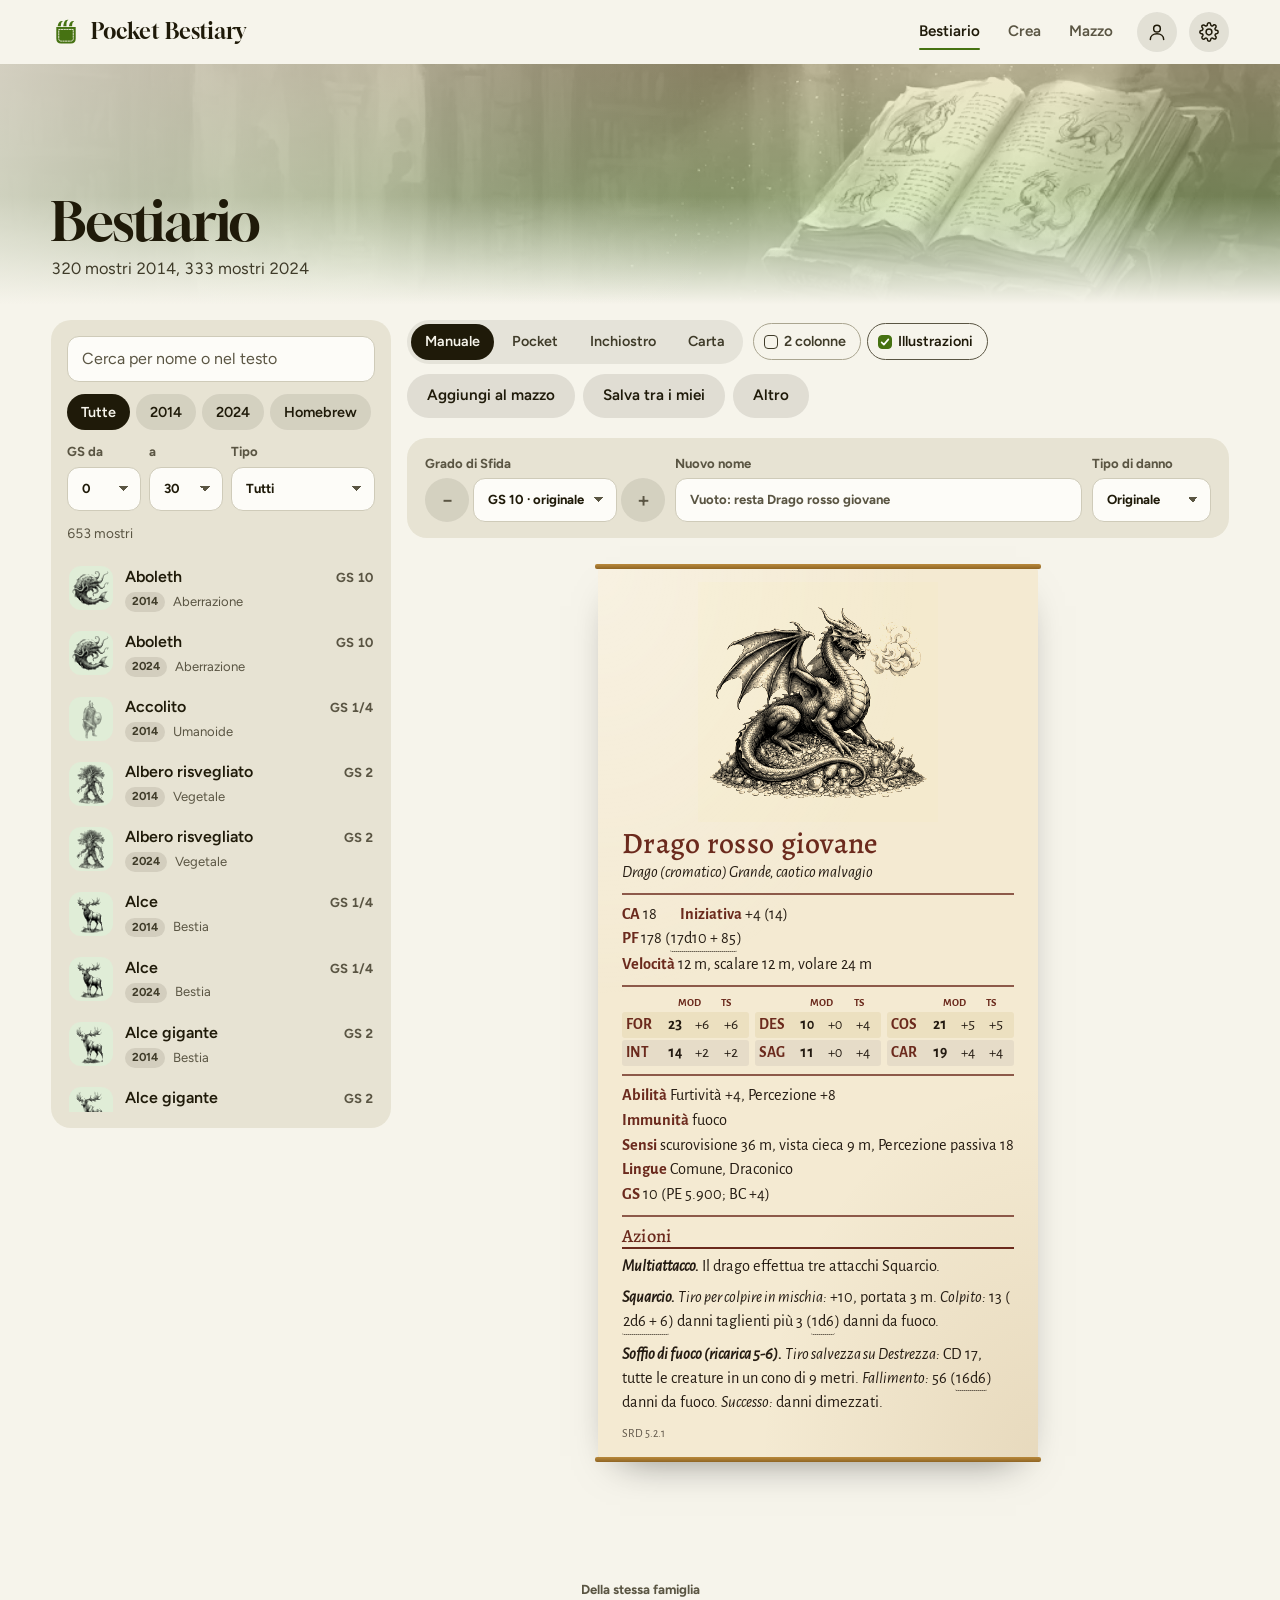
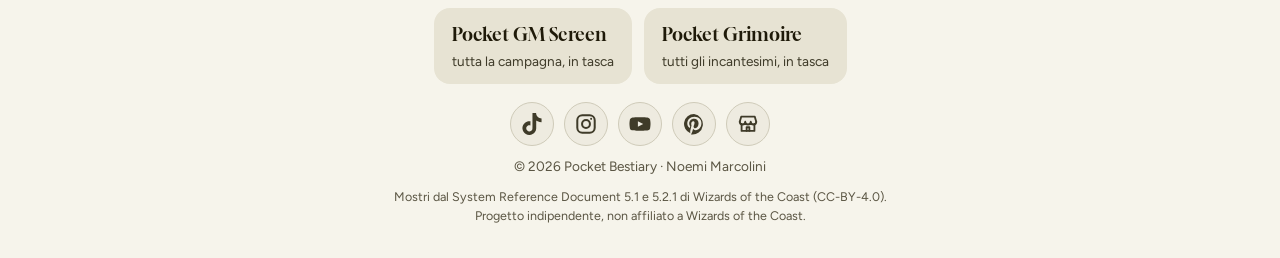
==== commit 2d384056: "Link e testi con il nuovo nome Pocket Grimoire Co-Authored-By: Claude Opus 5.5 <noreply@anthropic.co" ====
--- a/index.html
+++ b/index.html
@@ -7,15 +7,16 @@
 <meta name="description" content="Le schede dei mostri di D&D 5e, 2014 e 2024: in stile manuale o a carte, con il Grado di Sfida che cambia con un tocco, e i tuoi mostri homebrew.">
 <meta name="theme-color" content="#1a1612">
 <meta property="og:type" content="website">
+<meta property="og:url" content="https://pocket-bestiary.pages.dev/">
 <meta property="og:site_name" content="Pocket Bestiary">
 <meta property="og:title" content="Pocket Bestiary · Tutti i mostri, in tasca.">
 <meta property="og:description" content="Le schede dei mostri di D&amp;D 5e, 2014 e 2024: stile manuale o carte da stampare, GS che cambia con un tocco, i tuoi homebrew. Gratis.">
-<meta property="og:image" content="brand/social/og.png">
+<meta property="og:image" content="https://pocket-bestiary.pages.dev/brand/social/og.png">
 <meta property="og:image:width" content="1200">
 <meta property="og:image:height" content="630">
 <meta property="og:locale" content="it_IT">
 <meta name="twitter:card" content="summary_large_image">
-<meta name="twitter:image" content="brand/social/og.png">
+<meta name="twitter:image" content="https://pocket-bestiary.pages.dev/brand/social/og.png">
 <link rel="icon" href="icons/favicon.svg" type="image/svg+xml">
 <link rel="apple-touch-icon" href="icons/apple-touch-icon.png">
 <link rel="manifest" href="manifest.webmanifest">
@@ -190,7 +191,7 @@
   <nav class="famiglia" aria-label="Le altre app della famiglia">
     <span>Della stessa famiglia</span>
     <a href="https://pocketgmscreen.pages.dev/" target="_blank" rel="noopener"><strong>Pocket GM Screen</strong> tutta la campagna, in tasca</a>
-    <a href="https://gdr-sys.github.io/Compendio-incantesimi-homebrew/" target="_blank" rel="noopener"><strong>Compendio Arcano</strong> le carte degli incantesimi</a>
+    <a href="https://gdr-sys.github.io/Compendio-incantesimi-homebrew/" target="_blank" rel="noopener"><strong>Pocket Grimoire</strong> tutti gli incantesimi, in tasca</a>
   </nav>
   <div class="app-social"><a class="app-social-logo" href="https://www.tiktok.com/@nmarc68" target="_blank" rel="noopener" aria-label="Pocket GM Screen su TikTok" title="TikTok"><svg viewBox="0 0 24 24" width="22" height="22" aria-hidden="true"><path fill="currentColor" d="M12.53.02c1.31-.02 2.61-.01 3.91-.02.08 1.53.63 3.09 1.75 4.17 1.12 1.11 2.7 1.62 4.24 1.79v4.03c-1.44-.05-2.89-.35-4.2-.97-.57-.26-1.1-.59-1.62-.93-.01 2.92.01 5.84-.02 8.75-.08 1.4-.54 2.79-1.35 3.94-1.31 1.92-3.58 3.17-5.91 3.21-1.43.08-2.86-.31-4.08-1.03-2.02-1.19-3.44-3.37-3.65-5.71-.02-.5-.03-1-.01-1.49.18-1.9 1.12-3.72 2.58-4.96 1.66-1.44 3.98-2.13 6.15-1.72.02 1.48-.04 2.96-.04 4.44-.99-.32-2.15-.23-3.02.37-.63.41-1.11 1.04-1.36 1.75-.21.51-.15 1.07-.14 1.61.24 1.64 1.82 3.02 3.5 2.87 1.12-.01 2.19-.66 2.77-1.61.19-.33.4-.67.41-1.06.1-1.79.06-3.57.07-5.36.01-4.03-.01-8.05.02-12.07z"/></svg></a><a class="app-social-logo" href="https://www.instagram.com/pocketgmscreen/" target="_blank" rel="noopener" aria-label="Pocket GM Screen su Instagram" title="Instagram"><svg viewBox="0 0 24 24" width="22" height="22" aria-hidden="true" fill="none" stroke="currentColor" stroke-width="2.2"><rect x="2.5" y="2.5" width="19" height="19" rx="5.5"/><circle cx="12" cy="12" r="4.3"/><circle cx="17.6" cy="6.4" r="1.1" fill="currentColor" stroke="none"/></svg></a><a class="app-social-logo" href="https://www.youtube.com/@pocketgmscreen" target="_blank" rel="noopener" aria-label="Pocket GM Screen su YouTube" title="YouTube"><svg viewBox="0 0 24 24" width="22" height="22" aria-hidden="true"><path fill="currentColor" d="M23 7.2a3 3 0 0 0-2.1-2.1C19 4.6 12 4.6 12 4.6s-7 0-8.9.5A3 3 0 0 0 1 7.2 31 31 0 0 0 .5 12 31 31 0 0 0 1 16.8a3 3 0 0 0 2.1 2.1c1.9.5 8.9.5 8.9.5s7 0 8.9-.5a3 3 0 0 0 2.1-2.1 31 31 0 0 0 .5-4.8 31 31 0 0 0-.5-4.8ZM9.7 15.1V8.9l5.8 3.1-5.8 3.1Z"/></svg></a><a class="app-social-logo" href="https://www.pinterest.com/pocketgmscreen/" target="_blank" rel="noopener" aria-label="Pocket GM Screen su Pinterest" title="Pinterest"><svg viewBox="0 0 24 24" width="22" height="22" aria-hidden="true"><path fill="currentColor" d="M12 1a11 11 0 0 0-4 21.2c-.1-.9-.2-2.2 0-3.2l1.3-5.5s-.3-.7-.3-1.7c0-1.6.9-2.8 2.1-2.8 1 0 1.5.7 1.5 1.6 0 1-.6 2.5-1 3.9-.3 1.2.6 2.1 1.7 2.1 2.1 0 3.7-2.2 3.7-5.4 0-2.8-2-4.8-4.9-4.8-3.4 0-5.3 2.5-5.3 5.1 0 1 .4 2.1.9 2.7.1.1.1.2.1.4l-.3 1.4c0 .2-.2.3-.4.2-1.5-.7-2.4-2.9-2.4-4.7 0-3.8 2.8-7.3 8-7.3 4.2 0 7.4 3 7.4 7 0 4.1-2.6 7.5-6.3 7.5-1.2 0-2.4-.6-2.8-1.4l-.8 2.9c-.3 1.1-1 2.4-1.5 3.2A11 11 0 1 0 12 1Z"/></svg></a><a class="app-social-logo" href="https://gdr-sys.itch.io/pocket-gm-screen" target="_blank" rel="noopener" aria-label="Pocket GM Screen su itch.io" title="itch.io"><svg viewBox="0 0 24 24" width="22" height="22" aria-hidden="true" fill="none" stroke="currentColor" stroke-width="2" stroke-linejoin="round" stroke-linecap="round"><path d="M3 9.5 4.6 4h14.8L21 9.5"/><path d="M3 9.5a3 3 0 0 0 6 0 3 3 0 0 0 6 0 3 3 0 0 0 6 0"/><path d="M5 12v7.5h14V12"/><path d="M10.5 19.5v-4h3v4"/></svg></a></div>
   <p>© 2026 Pocket Bestiary · Noemi Marcolini</p>
@@ -207,7 +208,7 @@
     <section class="imp-gruppo conto-box" id="conto" aria-labelledby="titolo-conto">
       <span class="etichetta" id="titolo-conto">Il tuo account</span>
       <div id="conto-fuori">
-        <p class="quieto-testo">Facoltativo. Con l’accesso i tuoi mostri, il mazzo e le preferenze ti seguono su ogni dispositivo. È lo stesso account di Compendio Arcano.</p>
+        <p class="quieto-testo">Facoltativo. Con l’accesso i tuoi mostri, il mazzo e le preferenze ti seguono su ogni dispositivo. È lo stesso account di Pocket Grimoire.</p>
         <div class="riga-btn"><button class="btn azione" type="button" id="conto-google">Accedi con Google</button></div>
         <details class="conto-email">
           <summary>Oppure con email e password</summary>
--- a/css/schede.css
+++ b/css/schede.css
@@ -213,8 +213,12 @@
 .rt-nome small { font-size: calc(var(--w) * .036); color: var(--inchiostro); opacity: .75; }
 
 /* Illustrazione della scheda: si ingrandisce al passaggio e si apre con un clic */
-[data-ingrandisci] { cursor: zoom-in; position: relative; z-index: 1; transition: transform .35s cubic-bezier(.16, 1, .3, 1), box-shadow .35s; }
-.sm-fig[data-ingrandisci]:hover, .sm-fig[data-ingrandisci]:focus-visible { transform: scale(1.12); }
+[data-ingrandisci] { cursor: zoom-in; }
+.pk-fig[data-ingrandisci] { position: relative; transition: transform .35s cubic-bezier(.16, 1, .3, 1), box-shadow .35s; }
+/* Nella scheda niente transform sulla figura: creerebbe un livello a sé e la carta dell'incisione tornerebbe bianca */
+.sm-fig img { transition: max-height .4s cubic-bezier(.16, 1, .3, 1); }
+.sm-fig[data-ingrandisci]:hover img, .sm-fig[data-ingrandisci]:focus-visible img { max-height: 300px; }
+.sm-fig[data-ingrandisci]:focus-visible { outline: 2px solid var(--rosso, #7a2016); outline-offset: 4px; border-radius: 4px; }
 .pk-fig[data-ingrandisci]:hover, .pk-fig[data-ingrandisci]:focus-visible { transform: scale(1.9); transform-origin: 0 0; z-index: 5; box-shadow: 0 24px 50px -18px rgba(0,0,0,.6); }
 @media (prefers-reduced-motion: reduce) { [data-ingrandisci] { transition: none; } }
 @media print { .carta .ct { border-radius: 0; } }
